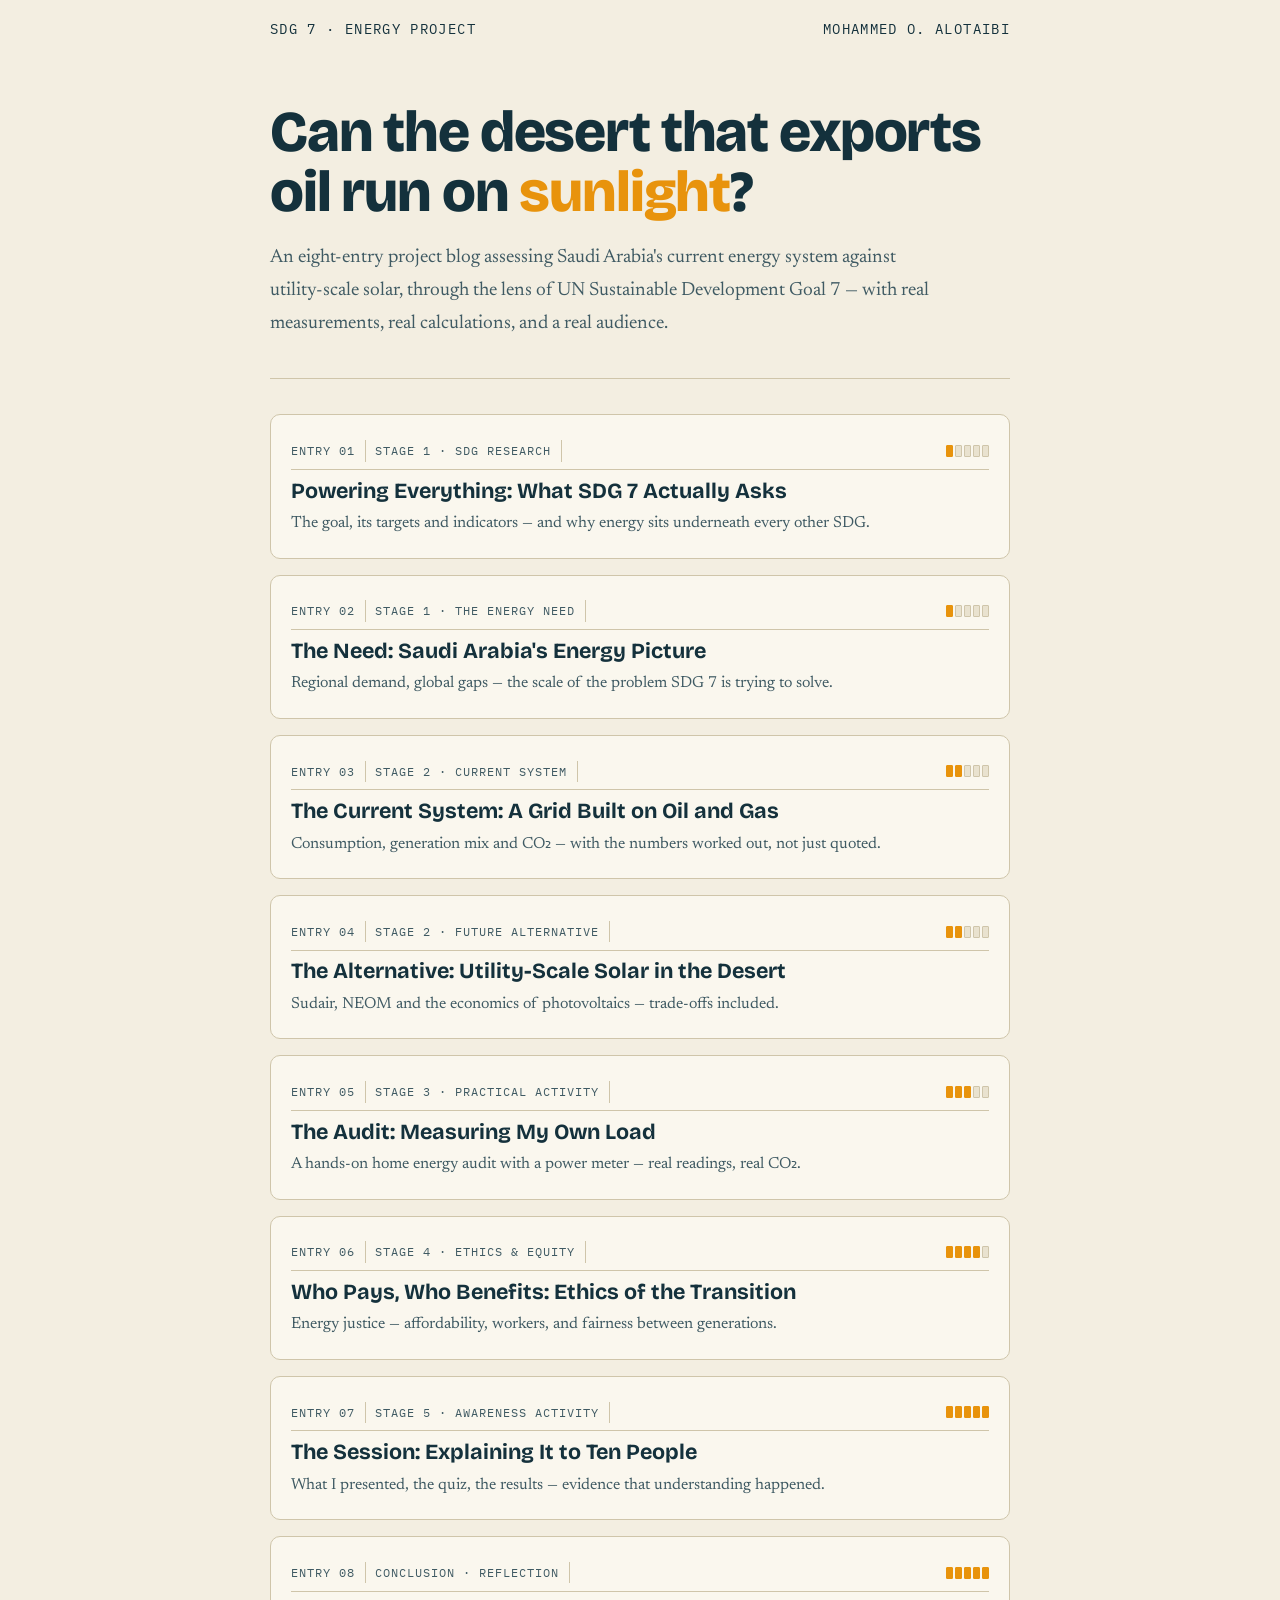
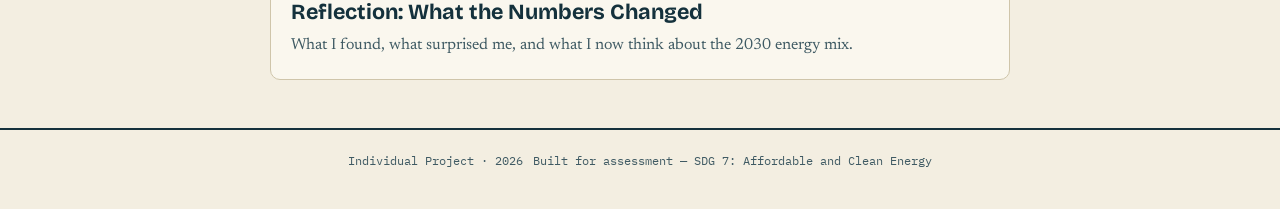
==== index.html @ 3e5421ce "Add files via upload" ====
<!DOCTYPE html>
<html lang="en">
<head>
<meta charset="UTF-8">
<meta name="viewport" content="width=device-width, initial-scale=1.0">
<title>SDG 7 Project — Affordable and Clean Energy</title>
<link rel="preconnect" href="https://fonts.googleapis.com">
<link href="https://fonts.googleapis.com/css2?family=Bricolage+Grotesque:wght@600;700;800&family=Newsreader:ital,opsz,wght@0,6..72,400;0,6..72,600;1,6..72,400&family=IBM+Plex+Mono:wght@400;600&display=swap" rel="stylesheet">
<link rel="stylesheet" href="assets/style.css">
</head>
<body>
<header class="site"><div class="wrap">
  <div class="brand">
    <a href="index.html">SDG&nbsp;7 · ENERGY PROJECT</a>
    <span>MOHAMMED O. ALOTAIBI</span>
  </div>
</div></header>
<main class="wrap">
<section class="hero">
  <h1>Can the desert that exports oil run on <em>sunlight</em>?</h1>
  <p class="lede">An eight-entry project blog assessing Saudi Arabia's current energy system against utility-scale solar, through the lens of UN Sustainable Development Goal 7 — with real measurements, real calculations, and a real audience.</p>
</section>
<section class="entries">
<div class="card">
  <div class="meter" style="border-top:none;">
    <span class="cell">ENTRY 01</span>
    <span class="cell">STAGE 1 · SDG RESEARCH</span>
    <span class="charge"><i class="on"></i><i class=""></i><i class=""></i><i class=""></i><i class=""></i></span>
  </div>
  <h2><a href="posts/entry-1.html">Powering Everything: What SDG 7 Actually Asks</a></h2>
  <p>The goal, its targets and indicators — and why energy sits underneath every other SDG.</p>
</div>
<div class="card">
  <div class="meter" style="border-top:none;">
    <span class="cell">ENTRY 02</span>
    <span class="cell">STAGE 1 · THE ENERGY NEED</span>
    <span class="charge"><i class="on"></i><i class=""></i><i class=""></i><i class=""></i><i class=""></i></span>
  </div>
  <h2><a href="posts/entry-2.html">The Need: Saudi Arabia's Energy Picture</a></h2>
  <p>Regional demand, global gaps — the scale of the problem SDG 7 is trying to solve.</p>
</div>
<div class="card">
  <div class="meter" style="border-top:none;">
    <span class="cell">ENTRY 03</span>
    <span class="cell">STAGE 2 · CURRENT SYSTEM</span>
    <span class="charge"><i class="on"></i><i class="on"></i><i class=""></i><i class=""></i><i class=""></i></span>
  </div>
  <h2><a href="posts/entry-3.html">The Current System: A Grid Built on Oil and Gas</a></h2>
  <p>Consumption, generation mix and CO₂ — with the numbers worked out, not just quoted.</p>
</div>
<div class="card">
  <div class="meter" style="border-top:none;">
    <span class="cell">ENTRY 04</span>
    <span class="cell">STAGE 2 · FUTURE ALTERNATIVE</span>
    <span class="charge"><i class="on"></i><i class="on"></i><i class=""></i><i class=""></i><i class=""></i></span>
  </div>
  <h2><a href="posts/entry-4.html">The Alternative: Utility-Scale Solar in the Desert</a></h2>
  <p>Sudair, NEOM and the economics of photovoltaics — trade-offs included.</p>
</div>
<div class="card">
  <div class="meter" style="border-top:none;">
    <span class="cell">ENTRY 05</span>
    <span class="cell">STAGE 3 · PRACTICAL ACTIVITY</span>
    <span class="charge"><i class="on"></i><i class="on"></i><i class="on"></i><i class=""></i><i class=""></i></span>
  </div>
  <h2><a href="posts/entry-5.html">The Audit: Measuring My Own Load</a></h2>
  <p>A hands-on home energy audit with a power meter — real readings, real CO₂.</p>
</div>
<div class="card">
  <div class="meter" style="border-top:none;">
    <span class="cell">ENTRY 06</span>
    <span class="cell">STAGE 4 · ETHICS & EQUITY</span>
    <span class="charge"><i class="on"></i><i class="on"></i><i class="on"></i><i class="on"></i><i class=""></i></span>
  </div>
  <h2><a href="posts/entry-6.html">Who Pays, Who Benefits: Ethics of the Transition</a></h2>
  <p>Energy justice — affordability, workers, and fairness between generations.</p>
</div>
<div class="card">
  <div class="meter" style="border-top:none;">
    <span class="cell">ENTRY 07</span>
    <span class="cell">STAGE 5 · AWARENESS ACTIVITY</span>
    <span class="charge"><i class="on"></i><i class="on"></i><i class="on"></i><i class="on"></i><i class="on"></i></span>
  </div>
  <h2><a href="posts/entry-7.html">The Session: Explaining It to Ten People</a></h2>
  <p>What I presented, the quiz, the results — evidence that understanding happened.</p>
</div>
<div class="card">
  <div class="meter" style="border-top:none;">
    <span class="cell">ENTRY 08</span>
    <span class="cell">CONCLUSION · REFLECTION</span>
    <span class="charge"><i class="on"></i><i class="on"></i><i class="on"></i><i class="on"></i><i class="on"></i></span>
  </div>
  <h2><a href="posts/entry-8.html">Reflection: What the Numbers Changed</a></h2>
  <p>What I found, what surprised me, and what I now think about the 2030 energy mix.</p>
</div>

</section>
</main>
<footer class="site"><div class="wrap" style="display:flex;justify-content:space-between;flex-wrap:wrap;gap:.6rem;">
  <span>Individual Project · 2026</span>
  <span>Built for assessment — SDG 7: Affordable and Clean Energy</span>
</div></footer>
</body>
</html>
---- assets/style.css ----
/* ---------------------------------------------------------
   SDG 7 Project Blog — "Meter Readout" design system
   Palette: desert sand / petrol ink / solar amber
--------------------------------------------------------- */
:root {
  --sand: #f3eee1;
  --sand-deep: #e9e2cf;
  --ink: #14313c;
  --ink-soft: #3f5a63;
  --solar: #e8930c;
  --solar-soft: #f7c46a;
  --alert: #b8452a;
  --line: #cfc5aa;
  --card: #faf7ee;
  --mono: "IBM Plex Mono", ui-monospace, monospace;
  --display: "Bricolage Grotesque", system-ui, sans-serif;
  --body: "Newsreader", Georgia, serif;
}

* { box-sizing: border-box; }
html { scroll-behavior: smooth; }
@media (prefers-reduced-motion: reduce) {
  html { scroll-behavior: auto; }
  * { animation: none !important; transition: none !important; }
}

body {
  margin: 0;
  background: var(--sand);
  color: var(--ink);
  font-family: var(--body);
  font-size: 1.1rem;
  line-height: 1.72;
}

a { color: var(--ink); text-decoration-color: var(--solar); text-decoration-thickness: 2px; text-underline-offset: 3px; }
a:hover { color: var(--alert); }
a:focus-visible, button:focus-visible { outline: 3px solid var(--solar); outline-offset: 2px; }

.wrap { max-width: 780px; margin: 0 auto; padding: 0 1.25rem; }

/* --- Meter strip (signature element) --- */
.meter {
  font-family: var(--mono);
  font-size: 0.78rem;
  letter-spacing: 0.08em;
  text-transform: uppercase;
  color: var(--ink-soft);
  display: flex;
  align-items: center;
  gap: 0.6rem;
  border-top: 2px solid var(--ink);
  border-bottom: 1px solid var(--line);
  padding: 0.45rem 0;
}
.meter .cell { padding-right: 0.6rem; border-right: 1px solid var(--line); }
.meter .cell:last-child { border-right: none; }
.meter .charge {
  display: inline-flex; gap: 2px; margin-left: auto;
}
.meter .charge i {
  width: 7px; height: 12px; background: var(--sand-deep);
  border: 1px solid var(--line); border-radius: 1px;
}
.meter .charge i.on { background: var(--solar); border-color: var(--solar); }

/* --- Site header --- */
header.site {
  padding: 1.1rem 0 0;
}
header.site .brand {
  font-family: var(--mono);
  font-size: 0.85rem;
  letter-spacing: 0.1em;
  text-transform: uppercase;
  display: flex; justify-content: space-between; align-items: baseline;
  padding-bottom: 0.7rem;
}
header.site .brand a { text-decoration: none; }

/* --- Hero --- */
.hero { padding: 3.2rem 0 2.4rem; border-bottom: 1px solid var(--line); }
.hero h1 {
  font-family: var(--display);
  font-weight: 800;
  font-size: clamp(2.2rem, 6vw, 3.6rem);
  line-height: 1.04;
  letter-spacing: -0.02em;
  margin: 0 0 1.1rem;
}
.hero h1 em { font-style: normal; color: var(--solar); }
.hero p.lede { font-size: 1.2rem; color: var(--ink-soft); max-width: 60ch; margin: 0; }

/* --- Entry cards --- */
.entries { padding: 2.2rem 0 3rem; display: grid; gap: 1rem; }
.card {
  background: var(--card);
  border: 1px solid var(--line);
  border-radius: 10px;
  padding: 1.1rem 1.25rem 1.25rem;
  transition: transform 0.15s ease, box-shadow 0.15s ease;
}
.card:hover { transform: translateY(-2px); box-shadow: 0 6px 18px rgba(20, 49, 60, 0.08); }
.card h2 { font-family: var(--display); font-weight: 700; font-size: 1.35rem; margin: 0.55rem 0 0.35rem; line-height: 1.2; }
.card h2 a { text-decoration: none; }
.card h2 a:hover { color: var(--alert); }
.card p { margin: 0; color: var(--ink-soft); font-size: 1rem; }

/* --- Post pages --- */
.post-head { padding: 2.4rem 0 1.4rem; }
.post-head h1 {
  font-family: var(--display); font-weight: 800;
  font-size: clamp(1.9rem, 5vw, 2.8rem);
  line-height: 1.08; letter-spacing: -0.02em; margin: 0.9rem 0 0.4rem;
}
.post-head .date { font-family: var(--mono); font-size: 0.8rem; color: var(--ink-soft); }

article.post { padding-bottom: 2.5rem; }
article.post h2 {
  font-family: var(--display); font-weight: 700; font-size: 1.45rem;
  margin: 2.2rem 0 0.6rem; letter-spacing: -0.01em;
}
article.post h3 { font-family: var(--display); font-weight: 600; font-size: 1.15rem; margin: 1.6rem 0 0.4rem; }

/* TODO note blocks — delete before publishing */
.todo {
  font-family: var(--mono); font-size: 0.85rem; line-height: 1.55;
  background: #fff6e3; border: 1px dashed var(--solar);
  border-radius: 8px; padding: 0.8rem 1rem; color: #7a5200;
  margin: 1rem 0;
}
.todo::before { content: "✎ TO DO — delete this box before publishing"; display: block; font-weight: 700; margin-bottom: 0.3rem; }

/* Figures & evidence */
figure { margin: 1.6rem 0; }
figure img { width: 100%; border-radius: 8px; border: 1px solid var(--line); display: block; }
figcaption { font-family: var(--mono); font-size: 0.78rem; color: var(--ink-soft); margin-top: 0.5rem; }

/* Data tables */
table { width: 100%; border-collapse: collapse; margin: 1.4rem 0; font-size: 0.95rem; }
th { font-family: var(--mono); font-size: 0.75rem; text-transform: uppercase; letter-spacing: 0.06em; text-align: left; border-bottom: 2px solid var(--ink); padding: 0.5rem 0.6rem; }
td { border-bottom: 1px solid var(--line); padding: 0.55rem 0.6rem; font-variant-numeric: tabular-nums; }
tr td:first-child, tr th:first-child { padding-left: 0; }

/* Callout for calculations */
.calc {
  background: var(--ink); color: var(--sand);
  border-radius: 10px; padding: 1rem 1.2rem; margin: 1.4rem 0;
  font-family: var(--mono); font-size: 0.9rem; line-height: 1.65;
  overflow-x: auto;
}
.calc .label { color: var(--solar-soft); text-transform: uppercase; letter-spacing: 0.08em; font-size: 0.72rem; display: block; margin-bottom: 0.4rem; }

/* References */
.refs { border-top: 2px solid var(--ink); margin-top: 2.5rem; padding-top: 1rem; }
.refs h2 { margin-top: 0.4rem; }
.refs ol { padding-left: 1.2rem; font-size: 0.95rem; color: var(--ink-soft); }

/* Prev / next nav */
.pager {
  display: flex; justify-content: space-between; gap: 1rem;
  border-top: 1px solid var(--line); padding: 1.4rem 0 3rem;
  font-family: var(--mono); font-size: 0.85rem;
}
.pager a { text-decoration: none; border: 1px solid var(--line); border-radius: 8px; padding: 0.6rem 0.9rem; background: var(--card); }
.pager a:hover { border-color: var(--solar); }

footer.site {
  border-top: 2px solid var(--ink);
  font-family: var(--mono); font-size: 0.78rem; color: var(--ink-soft);
  padding: 1.2rem 0 2.4rem; display: flex; justify-content: space-between; flex-wrap: wrap; gap: 0.6rem;
}

@media (max-width: 560px) {
  body { font-size: 1.03rem; }
  .meter { flex-wrap: wrap; }
}
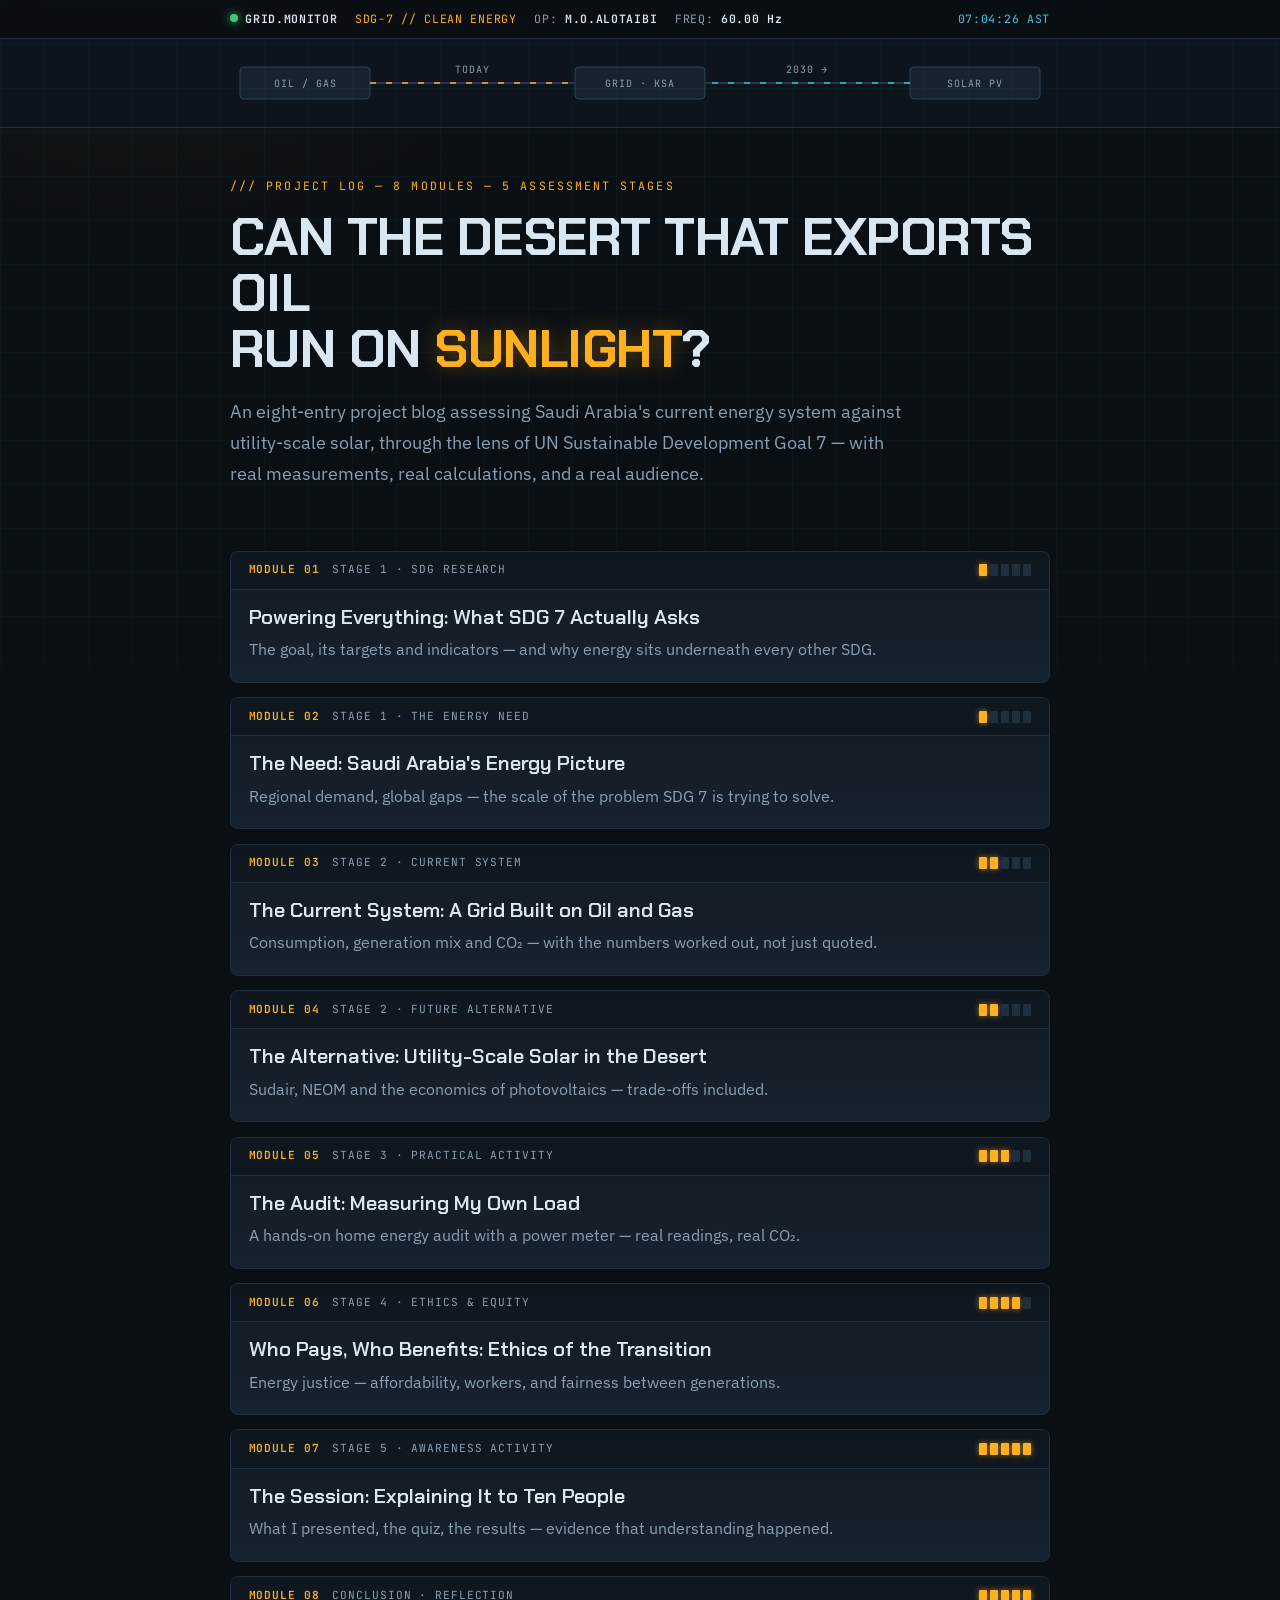
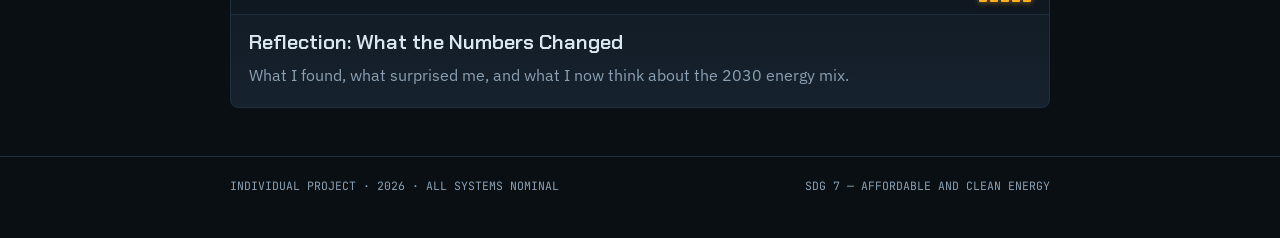
==== commit c311ea16: "Add files via upload" ====
--- a/index.html
+++ b/index.html
@@ -5,100 +5,138 @@
 <meta name="viewport" content="width=device-width, initial-scale=1.0">
 <title>SDG 7 Project — Affordable and Clean Energy</title>
 <link rel="preconnect" href="https://fonts.googleapis.com">
-<link href="https://fonts.googleapis.com/css2?family=Bricolage+Grotesque:wght@600;700;800&family=Newsreader:ital,opsz,wght@0,6..72,400;0,6..72,600;1,6..72,400&family=IBM+Plex+Mono:wght@400;600&display=swap" rel="stylesheet">
+<link href="https://fonts.googleapis.com/css2?family=Chakra+Petch:wght@600;700&family=IBM+Plex+Sans:ital,wght@0,400;0,600;1,400&family=JetBrains+Mono:wght@400;600&display=swap" rel="stylesheet">
 <link rel="stylesheet" href="assets/style.css">
 </head>
 <body>
-<header class="site"><div class="wrap">
-  <div class="brand">
-    <a href="index.html">SDG&nbsp;7 · ENERGY PROJECT</a>
-    <span>MOHAMMED O. ALOTAIBI</span>
-  </div>
-</div></header>
+<div class="statusbar"><div class="row">
+  <span><span class="led"></span><b>GRID.MONITOR</b></span>
+  <span class="sys">SDG-7 // CLEAN ENERGY</span>
+  <span>OP: <b>M.O.ALOTAIBI</b></span>
+  <span>FREQ: <b>60.00 Hz</b></span>
+  <span class="clock" id="clk">--:--:--</span>
+</div></div>
+<div class="flow"><svg viewBox="0 0 860 88" preserveAspectRatio="xMidYMid meet" aria-hidden="true">
+  <rect class="node" x="30"  y="28" width="130" height="32" rx="4"/>
+  <rect class="node" x="365" y="28" width="130" height="32" rx="4"/>
+  <rect class="node" x="700" y="28" width="130" height="32" rx="4"/>
+  <text x="95"  y="48" text-anchor="middle">OIL / GAS</text>
+  <text x="430" y="48" text-anchor="middle">GRID · KSA</text>
+  <text x="765" y="48" text-anchor="middle">SOLAR PV</text>
+  <path class="wire"    d="M160 44 H365"/>
+  <path class="current" d="M160 44 H365"/>
+  <path class="wire"        d="M700 44 H495"/>
+  <path class="current alt" d="M700 44 H495"/>
+  <text x="262" y="34" text-anchor="middle" fill="#b97f13">TODAY</text>
+  <text x="597" y="34" text-anchor="middle" fill="#3ec6de">2030 →</text>
+</svg></div>
+<header class="site"></header>
 <main class="wrap">
 <section class="hero">
-  <h1>Can the desert that exports oil run on <em>sunlight</em>?</h1>
+  <div class="eyebrow">/// PROJECT LOG — 8 MODULES — 5 ASSESSMENT STAGES</div>
+  <h1>Can the desert that exports oil<br>run on <span class="hl">sunlight</span>?</h1>
   <p class="lede">An eight-entry project blog assessing Saudi Arabia's current energy system against utility-scale solar, through the lens of UN Sustainable Development Goal 7 — with real measurements, real calculations, and a real audience.</p>
 </section>
 <section class="entries">
-<div class="card">
-  <div class="meter" style="border-top:none;">
-    <span class="cell">ENTRY 01</span>
-    <span class="cell">STAGE 1 · SDG RESEARCH</span>
+<div class="module">
+  <div class="head">
+    <span class="id">MODULE 01</span>
+    <span>STAGE 1 · SDG RESEARCH</span>
     <span class="charge"><i class="on"></i><i class=""></i><i class=""></i><i class=""></i><i class=""></i></span>
   </div>
-  <h2><a href="posts/entry-1.html">Powering Everything: What SDG 7 Actually Asks</a></h2>
-  <p>The goal, its targets and indicators — and why energy sits underneath every other SDG.</p>
+  <div class="body">
+    <h2><a href="posts/entry-1.html">Powering Everything: What SDG 7 Actually Asks</a></h2>
+    <p>The goal, its targets and indicators — and why energy sits underneath every other SDG.</p>
+  </div>
 </div>
-<div class="card">
-  <div class="meter" style="border-top:none;">
-    <span class="cell">ENTRY 02</span>
-    <span class="cell">STAGE 1 · THE ENERGY NEED</span>
+<div class="module">
+  <div class="head">
+    <span class="id">MODULE 02</span>
+    <span>STAGE 1 · THE ENERGY NEED</span>
     <span class="charge"><i class="on"></i><i class=""></i><i class=""></i><i class=""></i><i class=""></i></span>
   </div>
-  <h2><a href="posts/entry-2.html">The Need: Saudi Arabia's Energy Picture</a></h2>
-  <p>Regional demand, global gaps — the scale of the problem SDG 7 is trying to solve.</p>
+  <div class="body">
+    <h2><a href="posts/entry-2.html">The Need: Saudi Arabia's Energy Picture</a></h2>
+    <p>Regional demand, global gaps — the scale of the problem SDG 7 is trying to solve.</p>
+  </div>
 </div>
-<div class="card">
-  <div class="meter" style="border-top:none;">
-    <span class="cell">ENTRY 03</span>
-    <span class="cell">STAGE 2 · CURRENT SYSTEM</span>
+<div class="module">
+  <div class="head">
+    <span class="id">MODULE 03</span>
+    <span>STAGE 2 · CURRENT SYSTEM</span>
     <span class="charge"><i class="on"></i><i class="on"></i><i class=""></i><i class=""></i><i class=""></i></span>
   </div>
-  <h2><a href="posts/entry-3.html">The Current System: A Grid Built on Oil and Gas</a></h2>
-  <p>Consumption, generation mix and CO₂ — with the numbers worked out, not just quoted.</p>
+  <div class="body">
+    <h2><a href="posts/entry-3.html">The Current System: A Grid Built on Oil and Gas</a></h2>
+    <p>Consumption, generation mix and CO₂ — with the numbers worked out, not just quoted.</p>
+  </div>
 </div>
-<div class="card">
-  <div class="meter" style="border-top:none;">
-    <span class="cell">ENTRY 04</span>
-    <span class="cell">STAGE 2 · FUTURE ALTERNATIVE</span>
+<div class="module">
+  <div class="head">
+    <span class="id">MODULE 04</span>
+    <span>STAGE 2 · FUTURE ALTERNATIVE</span>
     <span class="charge"><i class="on"></i><i class="on"></i><i class=""></i><i class=""></i><i class=""></i></span>
   </div>
-  <h2><a href="posts/entry-4.html">The Alternative: Utility-Scale Solar in the Desert</a></h2>
-  <p>Sudair, NEOM and the economics of photovoltaics — trade-offs included.</p>
+  <div class="body">
+    <h2><a href="posts/entry-4.html">The Alternative: Utility-Scale Solar in the Desert</a></h2>
+    <p>Sudair, NEOM and the economics of photovoltaics — trade-offs included.</p>
+  </div>
 </div>
-<div class="card">
-  <div class="meter" style="border-top:none;">
-    <span class="cell">ENTRY 05</span>
-    <span class="cell">STAGE 3 · PRACTICAL ACTIVITY</span>
+<div class="module">
+  <div class="head">
+    <span class="id">MODULE 05</span>
+    <span>STAGE 3 · PRACTICAL ACTIVITY</span>
     <span class="charge"><i class="on"></i><i class="on"></i><i class="on"></i><i class=""></i><i class=""></i></span>
   </div>
-  <h2><a href="posts/entry-5.html">The Audit: Measuring My Own Load</a></h2>
-  <p>A hands-on home energy audit with a power meter — real readings, real CO₂.</p>
+  <div class="body">
+    <h2><a href="posts/entry-5.html">The Audit: Measuring My Own Load</a></h2>
+    <p>A hands-on home energy audit with a power meter — real readings, real CO₂.</p>
+  </div>
 </div>
-<div class="card">
-  <div class="meter" style="border-top:none;">
-    <span class="cell">ENTRY 06</span>
-    <span class="cell">STAGE 4 · ETHICS & EQUITY</span>
+<div class="module">
+  <div class="head">
+    <span class="id">MODULE 06</span>
+    <span>STAGE 4 · ETHICS & EQUITY</span>
     <span class="charge"><i class="on"></i><i class="on"></i><i class="on"></i><i class="on"></i><i class=""></i></span>
   </div>
-  <h2><a href="posts/entry-6.html">Who Pays, Who Benefits: Ethics of the Transition</a></h2>
-  <p>Energy justice — affordability, workers, and fairness between generations.</p>
+  <div class="body">
+    <h2><a href="posts/entry-6.html">Who Pays, Who Benefits: Ethics of the Transition</a></h2>
+    <p>Energy justice — affordability, workers, and fairness between generations.</p>
+  </div>
 </div>
-<div class="card">
-  <div class="meter" style="border-top:none;">
-    <span class="cell">ENTRY 07</span>
-    <span class="cell">STAGE 5 · AWARENESS ACTIVITY</span>
+<div class="module">
+  <div class="head">
+    <span class="id">MODULE 07</span>
+    <span>STAGE 5 · AWARENESS ACTIVITY</span>
     <span class="charge"><i class="on"></i><i class="on"></i><i class="on"></i><i class="on"></i><i class="on"></i></span>
   </div>
-  <h2><a href="posts/entry-7.html">The Session: Explaining It to Ten People</a></h2>
-  <p>What I presented, the quiz, the results — evidence that understanding happened.</p>
+  <div class="body">
+    <h2><a href="posts/entry-7.html">The Session: Explaining It to Ten People</a></h2>
+    <p>What I presented, the quiz, the results — evidence that understanding happened.</p>
+  </div>
 </div>
-<div class="card">
-  <div class="meter" style="border-top:none;">
-    <span class="cell">ENTRY 08</span>
-    <span class="cell">CONCLUSION · REFLECTION</span>
+<div class="module">
+  <div class="head">
+    <span class="id">MODULE 08</span>
+    <span>CONCLUSION · REFLECTION</span>
     <span class="charge"><i class="on"></i><i class="on"></i><i class="on"></i><i class="on"></i><i class="on"></i></span>
   </div>
-  <h2><a href="posts/entry-8.html">Reflection: What the Numbers Changed</a></h2>
-  <p>What I found, what surprised me, and what I now think about the 2030 energy mix.</p>
+  <div class="body">
+    <h2><a href="posts/entry-8.html">Reflection: What the Numbers Changed</a></h2>
+    <p>What I found, what surprised me, and what I now think about the 2030 energy mix.</p>
+  </div>
 </div>
 
 </section>
 </main>
-<footer class="site"><div class="wrap" style="display:flex;justify-content:space-between;flex-wrap:wrap;gap:.6rem;">
-  <span>Individual Project · 2026</span>
-  <span>Built for assessment — SDG 7: Affordable and Clean Energy</span>
+<footer class="site"><div class="wrap">
+  <span>INDIVIDUAL PROJECT · 2026 · ALL SYSTEMS NOMINAL</span>
+  <span>SDG 7 — AFFORDABLE AND CLEAN ENERGY</span>
 </div></footer>
+<script>
+(function(){var e=document.getElementById("clk");if(!e)return;
+function t(){e.textContent=new Date().toLocaleTimeString("en-GB",{hour12:false})+" AST"}
+t();setInterval(t,1000)})();
+</script>
 </body>
 </html>
--- a/assets/style.css
+++ b/assets/style.css
@@ -1,177 +1,242 @@
-/* ---------------------------------------------------------
-   SDG 7 Project Blog — "Meter Readout" design system
-   Palette: desert sand / petrol ink / solar amber
---------------------------------------------------------- */
+/* =========================================================
+   SDG 7 PROJECT — "GRID CONTROL ROOM" design system
+   The blog reads like an energy operator's console.
+   Palette: petrol-black / plasma amber / telemetry cyan
+   ========================================================= */
 :root {
-  --sand: #f3eee1;
-  --sand-deep: #e9e2cf;
-  --ink: #14313c;
-  --ink-soft: #3f5a63;
-  --solar: #e8930c;
-  --solar-soft: #f7c46a;
-  --alert: #b8452a;
-  --line: #cfc5aa;
-  --card: #faf7ee;
-  --mono: "IBM Plex Mono", ui-monospace, monospace;
-  --display: "Bricolage Grotesque", system-ui, sans-serif;
-  --body: "Newsreader", Georgia, serif;
+  --bg: #0a0f14;
+  --bg-2: #0d141c;
+  --panel: #111a24;
+  --panel-2: #16222e;
+  --edge: #1f2f3d;
+  --edge-hi: #2c4356;
+  --text: #dbe7f0;
+  --text-dim: #8aa0b2;
+  --amber: #ffb020;
+  --amber-dim: #b97f13;
+  --cyan: #3ec6de;
+  --green: #41c76d;
+  --red: #f2555a;
+  --mono: "JetBrains Mono", ui-monospace, monospace;
+  --sans: "IBM Plex Sans", system-ui, sans-serif;
+  --display: "Chakra Petch", var(--sans);
 }
 
 * { box-sizing: border-box; }
 html { scroll-behavior: smooth; }
-@media (prefers-reduced-motion: reduce) {
-  html { scroll-behavior: auto; }
-  * { animation: none !important; transition: none !important; }
-}
 
 body {
   margin: 0;
-  background: var(--sand);
-  color: var(--ink);
-  font-family: var(--body);
-  font-size: 1.1rem;
-  line-height: 1.72;
-}
-
-a { color: var(--ink); text-decoration-color: var(--solar); text-decoration-thickness: 2px; text-underline-offset: 3px; }
-a:hover { color: var(--alert); }
-a:focus-visible, button:focus-visible { outline: 3px solid var(--solar); outline-offset: 2px; }
-
-.wrap { max-width: 780px; margin: 0 auto; padding: 0 1.25rem; }
-
-/* --- Meter strip (signature element) --- */
-.meter {
-  font-family: var(--mono);
-  font-size: 0.78rem;
-  letter-spacing: 0.08em;
+  background:
+    radial-gradient(1100px 500px at 80% -10%, rgba(62,198,222,0.06), transparent 60%),
+    radial-gradient(900px 500px at 10% 0%, rgba(255,176,32,0.05), transparent 55%),
+    var(--bg);
+  color: var(--text);
+  font-family: var(--sans);
+  font-size: 1.05rem;
+  line-height: 1.75;
+}
+
+/* faint blueprint grid over the whole console */
+body::before {
+  content: "";
+  position: fixed; inset: 0; pointer-events: none; z-index: 0;
+  background-image:
+    linear-gradient(rgba(62,198,222,0.035) 1px, transparent 1px),
+    linear-gradient(90deg, rgba(62,198,222,0.035) 1px, transparent 1px);
+  background-size: 44px 44px;
+  mask-image: linear-gradient(#000 60%, transparent);
+}
+
+main, header, footer { position: relative; z-index: 1; }
+.wrap { max-width: 860px; margin: 0 auto; padding: 0 1.25rem; }
+
+a { color: var(--cyan); text-decoration: none; }
+a:hover { color: var(--amber); }
+a:focus-visible, button:focus-visible { outline: 2px solid var(--amber); outline-offset: 3px; }
+
+::selection { background: var(--amber); color: #0a0f14; }
+
+/* =================== STATUS BAR =================== */
+.statusbar {
+  position: sticky; top: 0; z-index: 10;
+  background: rgba(10,15,20,0.92);
+  backdrop-filter: blur(6px);
+  border-bottom: 1px solid var(--edge);
+  font-family: var(--mono); font-size: 0.72rem; letter-spacing: 0.06em;
+}
+.statusbar .row {
+  display: flex; align-items: center; gap: 1.1rem;
+  max-width: 860px; margin: 0 auto; padding: 0.55rem 1.25rem;
+  color: var(--text-dim); white-space: nowrap; overflow-x: auto;
+  scrollbar-width: none;
+}
+.statusbar .row::-webkit-scrollbar { display: none; }
+.statusbar b { color: var(--text); font-weight: 600; }
+.statusbar .sys { color: var(--amber); }
+.led {
+  display: inline-block; width: 8px; height: 8px; border-radius: 50%;
+  background: var(--green); box-shadow: 0 0 8px var(--green);
+  margin-right: 0.45rem; vertical-align: 1px;
+  animation: pulse 2.4s ease-in-out infinite;
+}
+@keyframes pulse { 50% { opacity: 0.45; } }
+.statusbar .clock { margin-left: auto; color: var(--cyan); }
+
+/* =================== POWER FLOW (signature) =================== */
+.flow {
+  border-bottom: 1px solid var(--edge);
+  background: var(--bg-2);
+  overflow: hidden;
+}
+.flow svg { display: block; width: 100%; height: 88px; max-width: 860px; margin: 0 auto; }
+.flow text { font-family: var(--mono); font-size: 10px; fill: var(--text-dim); letter-spacing: 0.1em; }
+.flow .node { fill: var(--panel-2); stroke: var(--edge-hi); }
+.flow .wire { fill: none; stroke: var(--edge-hi); stroke-width: 1.5; }
+.flow .current {
+  fill: none; stroke: var(--amber); stroke-width: 1.5;
+  stroke-dasharray: 6 10; animation: flowmove 1.6s linear infinite;
+}
+.flow .current.alt { stroke: var(--cyan); animation-duration: 2.4s; }
+@keyframes flowmove { to { stroke-dashoffset: -16; } }
+
+/* =================== HERO =================== */
+.hero { padding: 3rem 0 2.2rem; }
+.hero .eyebrow {
+  font-family: var(--mono); font-size: 0.72rem; letter-spacing: 0.18em;
+  color: var(--amber); text-transform: uppercase; margin-bottom: 0.9rem;
+}
+.hero h1 {
+  font-family: var(--display); font-weight: 700;
+  font-size: clamp(2rem, 5.6vw, 3.3rem);
+  line-height: 1.06; letter-spacing: -0.01em; margin: 0 0 1.1rem;
   text-transform: uppercase;
-  color: var(--ink-soft);
-  display: flex;
-  align-items: center;
-  gap: 0.6rem;
-  border-top: 2px solid var(--ink);
-  border-bottom: 1px solid var(--line);
-  padding: 0.45rem 0;
-}
-.meter .cell { padding-right: 0.6rem; border-right: 1px solid var(--line); }
-.meter .cell:last-child { border-right: none; }
-.meter .charge {
-  display: inline-flex; gap: 2px; margin-left: auto;
-}
-.meter .charge i {
-  width: 7px; height: 12px; background: var(--sand-deep);
-  border: 1px solid var(--line); border-radius: 1px;
-}
-.meter .charge i.on { background: var(--solar); border-color: var(--solar); }
-
-/* --- Site header --- */
-header.site {
-  padding: 1.1rem 0 0;
-}
-header.site .brand {
-  font-family: var(--mono);
-  font-size: 0.85rem;
-  letter-spacing: 0.1em;
-  text-transform: uppercase;
-  display: flex; justify-content: space-between; align-items: baseline;
-  padding-bottom: 0.7rem;
-}
-header.site .brand a { text-decoration: none; }
-
-/* --- Hero --- */
-.hero { padding: 3.2rem 0 2.4rem; border-bottom: 1px solid var(--line); }
-.hero h1 {
-  font-family: var(--display);
-  font-weight: 800;
-  font-size: clamp(2.2rem, 6vw, 3.6rem);
-  line-height: 1.04;
-  letter-spacing: -0.02em;
-  margin: 0 0 1.1rem;
-}
-.hero h1 em { font-style: normal; color: var(--solar); }
-.hero p.lede { font-size: 1.2rem; color: var(--ink-soft); max-width: 60ch; margin: 0; }
-
-/* --- Entry cards --- */
-.entries { padding: 2.2rem 0 3rem; display: grid; gap: 1rem; }
-.card {
-  background: var(--card);
-  border: 1px solid var(--line);
-  border-radius: 10px;
-  padding: 1.1rem 1.25rem 1.25rem;
-  transition: transform 0.15s ease, box-shadow 0.15s ease;
-}
-.card:hover { transform: translateY(-2px); box-shadow: 0 6px 18px rgba(20, 49, 60, 0.08); }
-.card h2 { font-family: var(--display); font-weight: 700; font-size: 1.35rem; margin: 0.55rem 0 0.35rem; line-height: 1.2; }
-.card h2 a { text-decoration: none; }
-.card h2 a:hover { color: var(--alert); }
-.card p { margin: 0; color: var(--ink-soft); font-size: 1rem; }
-
-/* --- Post pages --- */
-.post-head { padding: 2.4rem 0 1.4rem; }
+}
+.hero h1 .hl { color: var(--amber); text-shadow: 0 0 22px rgba(255,176,32,0.35); }
+.hero p.lede { color: var(--text-dim); font-size: 1.12rem; max-width: 62ch; margin: 0; }
+
+/* =================== MODULE CARDS =================== */
+.entries { padding: 1.6rem 0 3rem; display: grid; gap: 0.9rem; }
+.module {
+  background: linear-gradient(180deg, var(--panel), var(--panel-2));
+  border: 1px solid var(--edge);
+  border-radius: 8px;
+  padding: 0;
+  transition: border-color 0.15s ease, transform 0.15s ease;
+  overflow: hidden;
+}
+.module:hover { border-color: var(--amber-dim); transform: translateY(-2px); }
+.module .head {
+  display: flex; align-items: center; gap: 0.8rem; flex-wrap: wrap;
+  font-family: var(--mono); font-size: 0.7rem; letter-spacing: 0.08em;
+  color: var(--text-dim); text-transform: uppercase;
+  padding: 0.55rem 1.1rem;
+  border-bottom: 1px solid var(--edge);
+  background: rgba(10,15,20,0.35);
+}
+.module .head .id { color: var(--amber); font-weight: 600; }
+.module .body { padding: 0.95rem 1.1rem 1.15rem; }
+.module h2 { font-family: var(--display); font-size: 1.28rem; font-weight: 600; margin: 0 0 0.35rem; line-height: 1.25; }
+.module h2 a { color: var(--text); }
+.module h2 a:hover { color: var(--amber); }
+.module p { margin: 0; color: var(--text-dim); font-size: 0.97rem; }
+
+/* stage charge bars */
+.charge { display: inline-flex; gap: 3px; margin-left: auto; }
+.charge i { width: 8px; height: 12px; background: var(--edge); border-radius: 1px; }
+.charge i.on { background: var(--amber); box-shadow: 0 0 6px rgba(255,176,32,0.6); }
+
+/* =================== POST PAGES =================== */
+.post-head { padding: 2.4rem 0 1.2rem; }
+.post-head .meter {
+  display: flex; align-items: center; gap: 0.9rem; flex-wrap: wrap;
+  font-family: var(--mono); font-size: 0.72rem; letter-spacing: 0.08em;
+  text-transform: uppercase; color: var(--text-dim);
+  border: 1px solid var(--edge); border-radius: 8px;
+  background: var(--panel); padding: 0.55rem 1rem;
+}
+.post-head .meter .id { color: var(--amber); font-weight: 600; }
 .post-head h1 {
-  font-family: var(--display); font-weight: 800;
-  font-size: clamp(1.9rem, 5vw, 2.8rem);
-  line-height: 1.08; letter-spacing: -0.02em; margin: 0.9rem 0 0.4rem;
-}
-.post-head .date { font-family: var(--mono); font-size: 0.8rem; color: var(--ink-soft); }
-
-article.post { padding-bottom: 2.5rem; }
+  font-family: var(--display); font-weight: 700;
+  font-size: clamp(1.8rem, 5vw, 2.6rem);
+  line-height: 1.1; margin: 1.1rem 0 0.4rem; text-transform: uppercase;
+}
+.post-head .date { font-family: var(--mono); font-size: 0.75rem; color: var(--text-dim); }
+
+article.post { padding-bottom: 2.5rem; max-width: 70ch; }
 article.post h2 {
-  font-family: var(--display); font-weight: 700; font-size: 1.45rem;
-  margin: 2.2rem 0 0.6rem; letter-spacing: -0.01em;
-}
-article.post h3 { font-family: var(--display); font-weight: 600; font-size: 1.15rem; margin: 1.6rem 0 0.4rem; }
-
-/* TODO note blocks — delete before publishing */
+  font-family: var(--display); font-weight: 600; font-size: 1.4rem;
+  margin: 2.3rem 0 0.6rem; color: var(--text);
+  padding-left: 0.85rem; border-left: 3px solid var(--amber);
+}
+article.post h3 { font-family: var(--display); font-weight: 600; font-size: 1.12rem; margin: 1.6rem 0 0.4rem; }
+article.post p { color: var(--text); }
+
+/* TODO blocks — delete before publishing */
 .todo {
-  font-family: var(--mono); font-size: 0.85rem; line-height: 1.55;
-  background: #fff6e3; border: 1px dashed var(--solar);
-  border-radius: 8px; padding: 0.8rem 1rem; color: #7a5200;
+  font-family: var(--mono); font-size: 0.82rem; line-height: 1.6;
+  background: rgba(255,176,32,0.07);
+  border: 1px dashed var(--amber-dim);
+  border-radius: 8px; padding: 0.85rem 1rem; color: #e8c983;
   margin: 1rem 0;
 }
-.todo::before { content: "✎ TO DO — delete this box before publishing"; display: block; font-weight: 700; margin-bottom: 0.3rem; }
-
-/* Figures & evidence */
-figure { margin: 1.6rem 0; }
-figure img { width: 100%; border-radius: 8px; border: 1px solid var(--line); display: block; }
-figcaption { font-family: var(--mono); font-size: 0.78rem; color: var(--ink-soft); margin-top: 0.5rem; }
-
-/* Data tables */
-table { width: 100%; border-collapse: collapse; margin: 1.4rem 0; font-size: 0.95rem; }
-th { font-family: var(--mono); font-size: 0.75rem; text-transform: uppercase; letter-spacing: 0.06em; text-align: left; border-bottom: 2px solid var(--ink); padding: 0.5rem 0.6rem; }
-td { border-bottom: 1px solid var(--line); padding: 0.55rem 0.6rem; font-variant-numeric: tabular-nums; }
-tr td:first-child, tr th:first-child { padding-left: 0; }
-
-/* Callout for calculations */
+.todo::before {
+  content: "▲ TODO — delete this block before publishing";
+  display: block; font-weight: 700; color: var(--amber); margin-bottom: 0.35rem;
+}
+
+/* figures */
+figure { margin: 1.7rem 0; }
+figure img { width: 100%; border-radius: 8px; border: 1px solid var(--edge-hi); display: block; }
+figcaption { font-family: var(--mono); font-size: 0.74rem; color: var(--text-dim); margin-top: 0.55rem; }
+figcaption::before { content: "◉ "; color: var(--cyan); }
+
+/* data tables */
+table { width: 100%; border-collapse: collapse; margin: 1.4rem 0; font-size: 0.92rem; background: var(--panel); border: 1px solid var(--edge); border-radius: 8px; overflow: hidden; }
+th { font-family: var(--mono); font-size: 0.7rem; text-transform: uppercase; letter-spacing: 0.08em; text-align: left; color: var(--amber); background: rgba(10,15,20,0.5); border-bottom: 1px solid var(--edge-hi); padding: 0.6rem 0.8rem; }
+td { border-bottom: 1px solid var(--edge); padding: 0.6rem 0.8rem; font-variant-numeric: tabular-nums; color: var(--text); }
+tr:last-child td { border-bottom: none; }
+
+/* calculation console */
 .calc {
-  background: var(--ink); color: var(--sand);
-  border-radius: 10px; padding: 1rem 1.2rem; margin: 1.4rem 0;
-  font-family: var(--mono); font-size: 0.9rem; line-height: 1.65;
+  background: #060a0e; color: #cfe3ee;
+  border: 1px solid var(--edge-hi); border-radius: 8px;
+  padding: 1rem 1.2rem; margin: 1.5rem 0;
+  font-family: var(--mono); font-size: 0.88rem; line-height: 1.7;
   overflow-x: auto;
-}
-.calc .label { color: var(--solar-soft); text-transform: uppercase; letter-spacing: 0.08em; font-size: 0.72rem; display: block; margin-bottom: 0.4rem; }
-
-/* References */
-.refs { border-top: 2px solid var(--ink); margin-top: 2.5rem; padding-top: 1rem; }
-.refs h2 { margin-top: 0.4rem; }
-.refs ol { padding-left: 1.2rem; font-size: 0.95rem; color: var(--ink-soft); }
-
-/* Prev / next nav */
+  box-shadow: inset 0 0 40px rgba(62,198,222,0.04);
+}
+.calc .label { color: var(--cyan); text-transform: uppercase; letter-spacing: 0.12em; font-size: 0.68rem; display: block; margin-bottom: 0.5rem; }
+.calc .label::before { content: "$ "; color: var(--green); }
+
+/* references */
+.refs { border-top: 1px solid var(--edge-hi); margin-top: 2.6rem; padding-top: 0.6rem; }
+.refs ol { padding-left: 1.2rem; font-size: 0.92rem; color: var(--text-dim); }
+
+/* pager */
 .pager {
   display: flex; justify-content: space-between; gap: 1rem;
-  border-top: 1px solid var(--line); padding: 1.4rem 0 3rem;
-  font-family: var(--mono); font-size: 0.85rem;
-}
-.pager a { text-decoration: none; border: 1px solid var(--line); border-radius: 8px; padding: 0.6rem 0.9rem; background: var(--card); }
-.pager a:hover { border-color: var(--solar); }
+  border-top: 1px solid var(--edge); padding: 1.4rem 0 3rem;
+  font-family: var(--mono); font-size: 0.8rem;
+}
+.pager a {
+  border: 1px solid var(--edge-hi); border-radius: 6px;
+  padding: 0.6rem 1rem; background: var(--panel); color: var(--text);
+}
+.pager a:hover { border-color: var(--amber); color: var(--amber); }
 
 footer.site {
-  border-top: 2px solid var(--ink);
-  font-family: var(--mono); font-size: 0.78rem; color: var(--ink-soft);
-  padding: 1.2rem 0 2.4rem; display: flex; justify-content: space-between; flex-wrap: wrap; gap: 0.6rem;
-}
+  border-top: 1px solid var(--edge);
+  font-family: var(--mono); font-size: 0.72rem; color: var(--text-dim);
+  padding: 1.2rem 0 2.6rem;
+}
+footer.site .wrap { display: flex; justify-content: space-between; flex-wrap: wrap; gap: 0.6rem; }
 
 @media (max-width: 560px) {
-  body { font-size: 1.03rem; }
-  .meter { flex-wrap: wrap; }
-}
+  body { font-size: 1rem; }
+  .flow svg { height: 72px; }
+}
+@media (prefers-reduced-motion: reduce) {
+  * { animation: none !important; transition: none !important; }
+  html { scroll-behavior: auto; }
+}
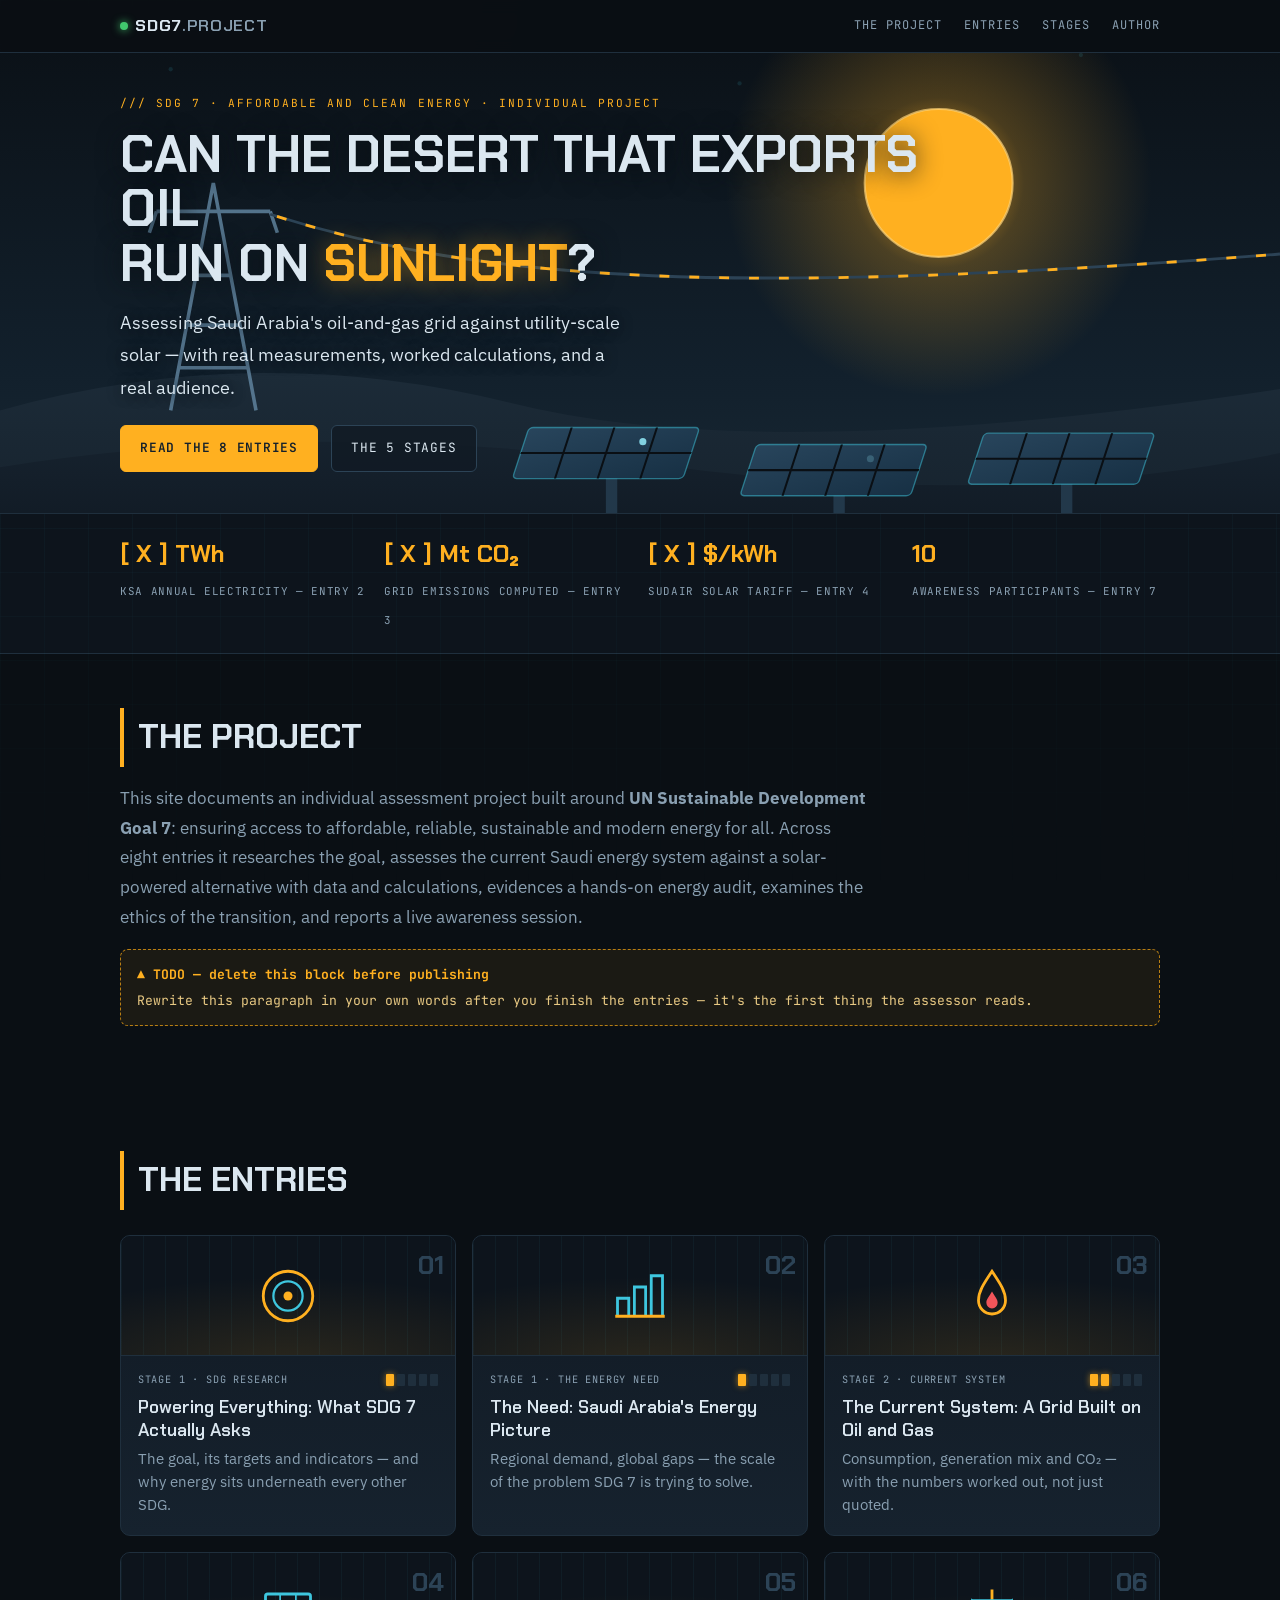
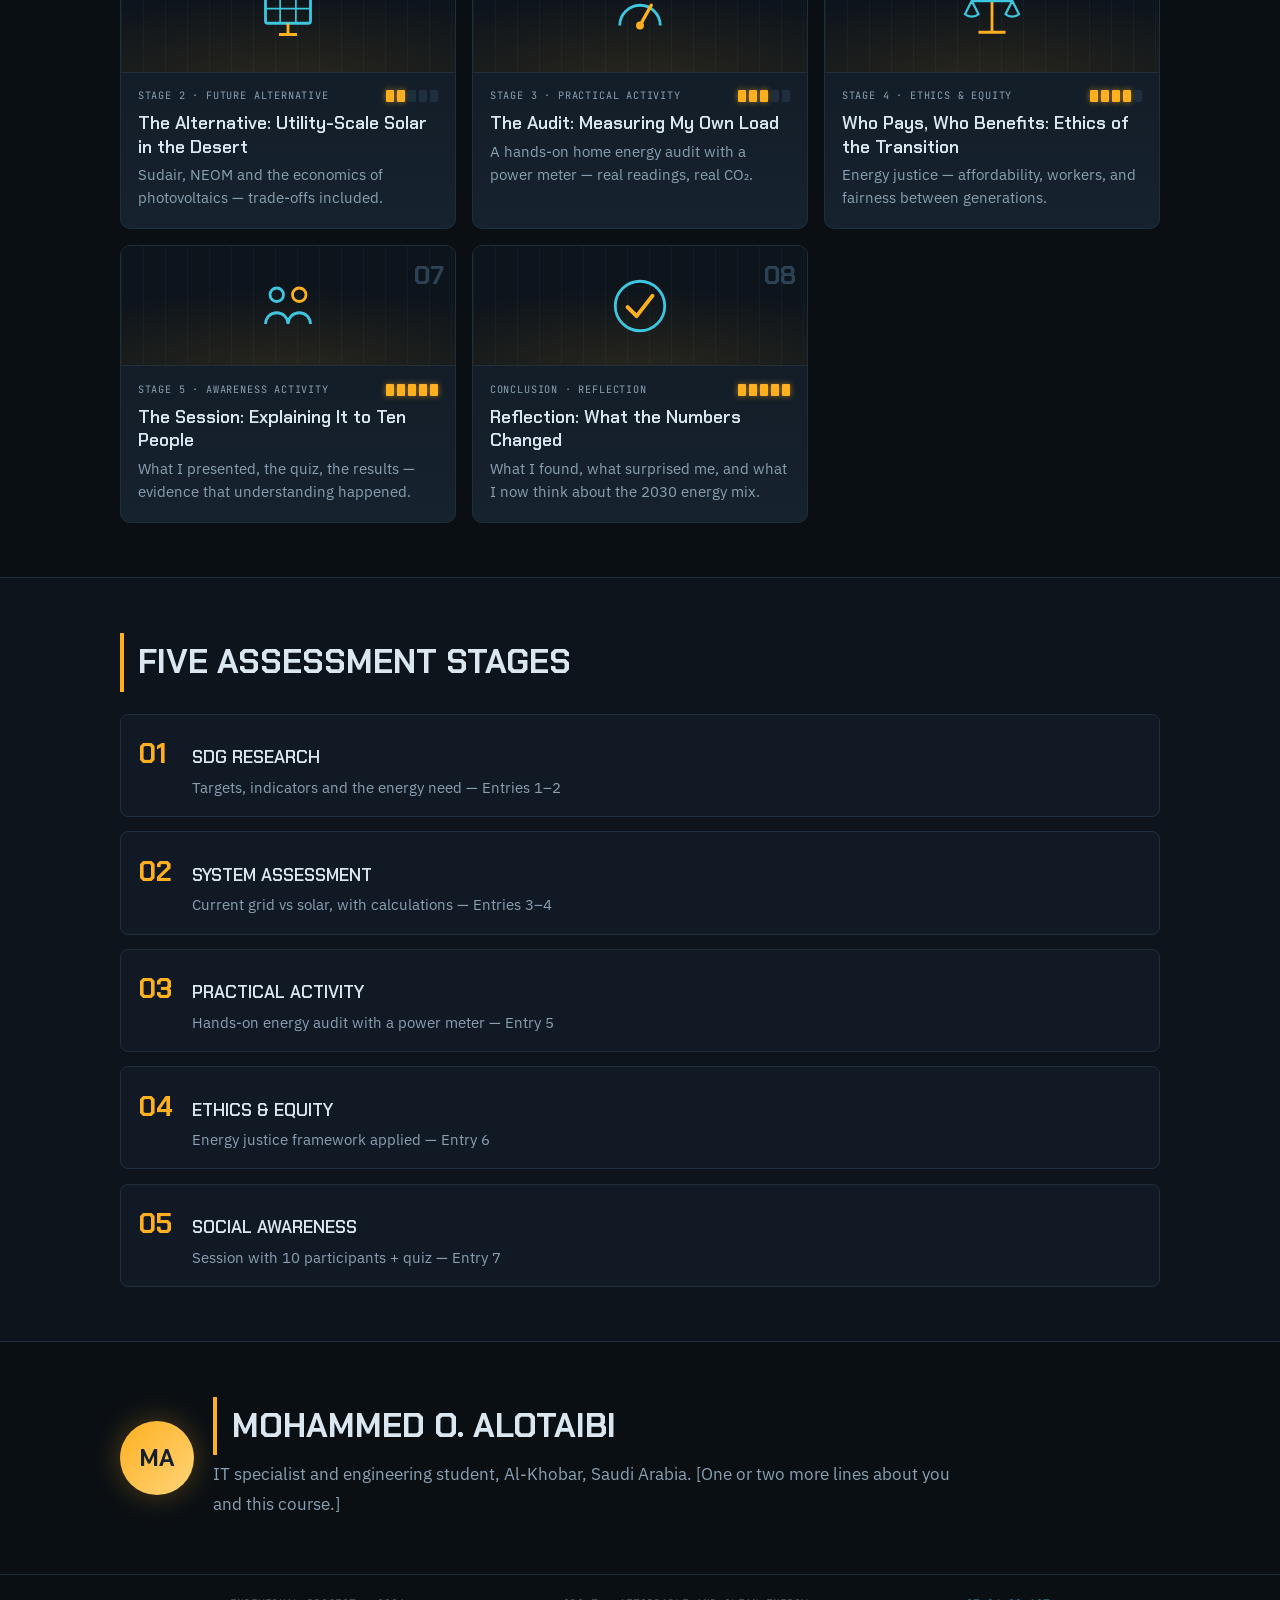
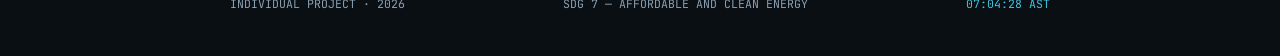
==== commit 0b74f470: "Add files via upload" ====
--- a/index.html
+++ b/index.html
@@ -9,129 +9,143 @@
 <link rel="stylesheet" href="assets/style.css">
 </head>
 <body>
-<div class="statusbar"><div class="row">
-  <span><span class="led"></span><b>GRID.MONITOR</b></span>
-  <span class="sys">SDG-7 // CLEAN ENERGY</span>
-  <span>OP: <b>M.O.ALOTAIBI</b></span>
-  <span>FREQ: <b>60.00 Hz</b></span>
-  <span class="clock" id="clk">--:--:--</span>
-</div></div>
-<div class="flow"><svg viewBox="0 0 860 88" preserveAspectRatio="xMidYMid meet" aria-hidden="true">
-  <rect class="node" x="30"  y="28" width="130" height="32" rx="4"/>
-  <rect class="node" x="365" y="28" width="130" height="32" rx="4"/>
-  <rect class="node" x="700" y="28" width="130" height="32" rx="4"/>
-  <text x="95"  y="48" text-anchor="middle">OIL / GAS</text>
-  <text x="430" y="48" text-anchor="middle">GRID · KSA</text>
-  <text x="765" y="48" text-anchor="middle">SOLAR PV</text>
-  <path class="wire"    d="M160 44 H365"/>
-  <path class="current" d="M160 44 H365"/>
-  <path class="wire"        d="M700 44 H495"/>
-  <path class="current alt" d="M700 44 H495"/>
-  <text x="262" y="34" text-anchor="middle" fill="#b97f13">TODAY</text>
-  <text x="597" y="34" text-anchor="middle" fill="#3ec6de">2030 →</text>
-</svg></div>
-<header class="site"></header>
-<main class="wrap">
-<section class="hero">
-  <div class="eyebrow">/// PROJECT LOG — 8 MODULES — 5 ASSESSMENT STAGES</div>
-  <h1>Can the desert that exports oil<br>run on <span class="hl">sunlight</span>?</h1>
-  <p class="lede">An eight-entry project blog assessing Saudi Arabia's current energy system against utility-scale solar, through the lens of UN Sustainable Development Goal 7 — with real measurements, real calculations, and a real audience.</p>
+<nav class="topnav"><div class="wrap">
+  <a class="logo" href="index.html"><span class="led"></span>SDG7<span class="dim">.PROJECT</span></a>
+  <div class="links">
+    <a href="index.html#project">The Project</a>
+    <a href="index.html#entries">Entries</a>
+    <a href="index.html#stages">Stages</a>
+    <a href="index.html#author">Author</a>
+  </div>
+</div></nav>
+<section class="hero-site">
+  <div class="hero-art"><img src="assets/hero.svg" alt="Desert landscape with solar panels and a transmission tower under an amber sun"></div>
+  <div class="wrap hero-copy">
+    <div class="eyebrow">/// SDG 7 · AFFORDABLE AND CLEAN ENERGY · INDIVIDUAL PROJECT</div>
+    <h1>Can the desert that exports oil<br>run on <span class="hl">sunlight</span>?</h1>
+    <p class="lede">Assessing Saudi Arabia's oil-and-gas grid against utility-scale solar — with real measurements, worked calculations, and a real audience.</p>
+    <div class="cta-row">
+      <a class="btn btn-solar" href="#entries">Read the 8 entries</a>
+      <a class="btn" href="#stages">The 5 stages</a>
+    </div>
+  </div>
 </section>
-<section class="entries">
-<div class="module">
-  <div class="head">
-    <span class="id">MODULE 01</span>
-    <span>STAGE 1 · SDG RESEARCH</span>
-    <span class="charge"><i class="on"></i><i class=""></i><i class=""></i><i class=""></i><i class=""></i></span>
-  </div>
-  <div class="body">
-    <h2><a href="posts/entry-1.html">Powering Everything: What SDG 7 Actually Asks</a></h2>
+
+<section class="stats"><div class="wrap stats-in">
+  <div class="stat"><b>[ X ] TWh</b><span>KSA annual electricity — Entry 2</span></div>
+  <div class="stat"><b>[ X ] Mt CO₂</b><span>Grid emissions computed — Entry 3</span></div>
+  <div class="stat"><b>[ X ] $/kWh</b><span>Sudair solar tariff — Entry 4</span></div>
+  <div class="stat"><b>10</b><span>Awareness participants — Entry 7</span></div>
+</div></section>
+
+<section id="project" class="section"><div class="wrap">
+  <h2 class="sec-title">The Project</h2>
+  <p class="sec-lede">This site documents an individual assessment project built around <b>UN Sustainable Development Goal 7</b>: ensuring access to affordable, reliable, sustainable and modern energy for all. Across eight entries it researches the goal, assesses the current Saudi energy system against a solar-powered alternative with data and calculations, evidences a hands-on energy audit, examines the ethics of the transition, and reports a live awareness session.</p>
+  <div class="todo">Rewrite this paragraph in your own words after you finish the entries — it's the first thing the assessor reads.</div>
+</div></section>
+
+<section id="entries" class="section"><div class="wrap">
+  <h2 class="sec-title">The Entries</h2>
+  <div class="grid">
+<a class="tile" href="posts/entry-1.html">
+  <div class="tile-visual"><svg viewBox="0 0 64 64" width="72" height="72" aria-hidden="true"><circle cx="32" cy="32" r="22" fill="none" stroke="#ffb020" stroke-width="2.5"/><circle cx="32" cy="32" r="13" fill="none" stroke="#3ec6de" stroke-width="2"/><circle cx="32" cy="32" r="4" fill="#ffb020"/></svg><span class="tile-id">01</span></div>
+  <div class="tile-body">
+    <div class="tile-meta">STAGE 1 · SDG RESEARCH <span class="charge"><i class="on"></i><i class=""></i><i class=""></i><i class=""></i><i class=""></i></span></div>
+    <h3>Powering Everything: What SDG 7 Actually Asks</h3>
     <p>The goal, its targets and indicators — and why energy sits underneath every other SDG.</p>
   </div>
-</div>
-<div class="module">
-  <div class="head">
-    <span class="id">MODULE 02</span>
-    <span>STAGE 1 · THE ENERGY NEED</span>
-    <span class="charge"><i class="on"></i><i class=""></i><i class=""></i><i class=""></i><i class=""></i></span>
-  </div>
-  <div class="body">
-    <h2><a href="posts/entry-2.html">The Need: Saudi Arabia's Energy Picture</a></h2>
+</a>
+<a class="tile" href="posts/entry-2.html">
+  <div class="tile-visual"><svg viewBox="0 0 64 64" width="72" height="72" aria-hidden="true"><path d="M12 50 V34 H22 V50 M27 50 V24 H37 V50 M42 50 V14 H52 V50" fill="none" stroke="#3ec6de" stroke-width="2.5"/><path d="M10 50 H54" stroke="#ffb020" stroke-width="2.5"/></svg><span class="tile-id">02</span></div>
+  <div class="tile-body">
+    <div class="tile-meta">STAGE 1 · THE ENERGY NEED <span class="charge"><i class="on"></i><i class=""></i><i class=""></i><i class=""></i><i class=""></i></span></div>
+    <h3>The Need: Saudi Arabia's Energy Picture</h3>
     <p>Regional demand, global gaps — the scale of the problem SDG 7 is trying to solve.</p>
   </div>
-</div>
-<div class="module">
-  <div class="head">
-    <span class="id">MODULE 03</span>
-    <span>STAGE 2 · CURRENT SYSTEM</span>
-    <span class="charge"><i class="on"></i><i class="on"></i><i class=""></i><i class=""></i><i class=""></i></span>
-  </div>
-  <div class="body">
-    <h2><a href="posts/entry-3.html">The Current System: A Grid Built on Oil and Gas</a></h2>
+</a>
+<a class="tile" href="posts/entry-3.html">
+  <div class="tile-visual"><svg viewBox="0 0 64 64" width="72" height="72" aria-hidden="true"><path d="M32 10 C24 22 20 28 20 36 a12 12 0 0 0 24 0 c0-8-4-14-12-26z" fill="none" stroke="#ffb020" stroke-width="2.5"/><path d="M32 28 c-3 5-5 7-5 10 a5 5 0 0 0 10 0 c0-3-2-5-5-10z" fill="#f2555a"/></svg><span class="tile-id">03</span></div>
+  <div class="tile-body">
+    <div class="tile-meta">STAGE 2 · CURRENT SYSTEM <span class="charge"><i class="on"></i><i class="on"></i><i class=""></i><i class=""></i><i class=""></i></span></div>
+    <h3>The Current System: A Grid Built on Oil and Gas</h3>
     <p>Consumption, generation mix and CO₂ — with the numbers worked out, not just quoted.</p>
   </div>
-</div>
-<div class="module">
-  <div class="head">
-    <span class="id">MODULE 04</span>
-    <span>STAGE 2 · FUTURE ALTERNATIVE</span>
-    <span class="charge"><i class="on"></i><i class="on"></i><i class=""></i><i class=""></i><i class=""></i></span>
-  </div>
-  <div class="body">
-    <h2><a href="posts/entry-4.html">The Alternative: Utility-Scale Solar in the Desert</a></h2>
+</a>
+<a class="tile" href="posts/entry-4.html">
+  <div class="tile-visual"><svg viewBox="0 0 64 64" width="72" height="72" aria-hidden="true"><rect x="12" y="16" width="40" height="26" rx="2" fill="none" stroke="#3ec6de" stroke-width="2.5"/><path d="M12 29 H52 M25 16 V42 M39 16 V42" stroke="#3ec6de" stroke-width="1.5"/><path d="M32 42 V52 M24 52 H40" stroke="#ffb020" stroke-width="2.5"/></svg><span class="tile-id">04</span></div>
+  <div class="tile-body">
+    <div class="tile-meta">STAGE 2 · FUTURE ALTERNATIVE <span class="charge"><i class="on"></i><i class="on"></i><i class=""></i><i class=""></i><i class=""></i></span></div>
+    <h3>The Alternative: Utility-Scale Solar in the Desert</h3>
     <p>Sudair, NEOM and the economics of photovoltaics — trade-offs included.</p>
   </div>
-</div>
-<div class="module">
-  <div class="head">
-    <span class="id">MODULE 05</span>
-    <span>STAGE 3 · PRACTICAL ACTIVITY</span>
-    <span class="charge"><i class="on"></i><i class="on"></i><i class="on"></i><i class=""></i><i class=""></i></span>
-  </div>
-  <div class="body">
-    <h2><a href="posts/entry-5.html">The Audit: Measuring My Own Load</a></h2>
+</a>
+<a class="tile" href="posts/entry-5.html">
+  <div class="tile-visual"><svg viewBox="0 0 64 64" width="72" height="72" aria-hidden="true"><path d="M14 44 a18 18 0 1 1 36 0" fill="none" stroke="#3ec6de" stroke-width="2.5"/><path d="M32 44 L42 26" stroke="#ffb020" stroke-width="3" stroke-linecap="round"/><circle cx="32" cy="44" r="3.5" fill="#ffb020"/></svg><span class="tile-id">05</span></div>
+  <div class="tile-body">
+    <div class="tile-meta">STAGE 3 · PRACTICAL ACTIVITY <span class="charge"><i class="on"></i><i class="on"></i><i class="on"></i><i class=""></i><i class=""></i></span></div>
+    <h3>The Audit: Measuring My Own Load</h3>
     <p>A hands-on home energy audit with a power meter — real readings, real CO₂.</p>
   </div>
-</div>
-<div class="module">
-  <div class="head">
-    <span class="id">MODULE 06</span>
-    <span>STAGE 4 · ETHICS & EQUITY</span>
-    <span class="charge"><i class="on"></i><i class="on"></i><i class="on"></i><i class="on"></i><i class=""></i></span>
-  </div>
-  <div class="body">
-    <h2><a href="posts/entry-6.html">Who Pays, Who Benefits: Ethics of the Transition</a></h2>
+</a>
+<a class="tile" href="posts/entry-6.html">
+  <div class="tile-visual"><svg viewBox="0 0 64 64" width="72" height="72" aria-hidden="true"><path d="M32 12 V50 M20 50 H44" stroke="#ffb020" stroke-width="2.5"/><path d="M14 22 H50" stroke="#3ec6de" stroke-width="2.5"/><path d="M14 22 l-6 12 a8 6 0 0 0 12 0 z M50 22 l-6 12 a8 6 0 0 0 12 0 z" fill="none" stroke="#3ec6de" stroke-width="2"/></svg><span class="tile-id">06</span></div>
+  <div class="tile-body">
+    <div class="tile-meta">STAGE 4 · ETHICS & EQUITY <span class="charge"><i class="on"></i><i class="on"></i><i class="on"></i><i class="on"></i><i class=""></i></span></div>
+    <h3>Who Pays, Who Benefits: Ethics of the Transition</h3>
     <p>Energy justice — affordability, workers, and fairness between generations.</p>
   </div>
-</div>
-<div class="module">
-  <div class="head">
-    <span class="id">MODULE 07</span>
-    <span>STAGE 5 · AWARENESS ACTIVITY</span>
-    <span class="charge"><i class="on"></i><i class="on"></i><i class="on"></i><i class="on"></i><i class="on"></i></span>
-  </div>
-  <div class="body">
-    <h2><a href="posts/entry-7.html">The Session: Explaining It to Ten People</a></h2>
+</a>
+<a class="tile" href="posts/entry-7.html">
+  <div class="tile-visual"><svg viewBox="0 0 64 64" width="72" height="72" aria-hidden="true"><circle cx="22" cy="22" r="6" fill="none" stroke="#3ec6de" stroke-width="2.5"/><circle cx="42" cy="22" r="6" fill="none" stroke="#ffb020" stroke-width="2.5"/><path d="M12 48 a10 10 0 0 1 20 0 M32 48 a10 10 0 0 1 20 0" fill="none" stroke="#3ec6de" stroke-width="2.5"/></svg><span class="tile-id">07</span></div>
+  <div class="tile-body">
+    <div class="tile-meta">STAGE 5 · AWARENESS ACTIVITY <span class="charge"><i class="on"></i><i class="on"></i><i class="on"></i><i class="on"></i><i class="on"></i></span></div>
+    <h3>The Session: Explaining It to Ten People</h3>
     <p>What I presented, the quiz, the results — evidence that understanding happened.</p>
   </div>
-</div>
-<div class="module">
-  <div class="head">
-    <span class="id">MODULE 08</span>
-    <span>CONCLUSION · REFLECTION</span>
-    <span class="charge"><i class="on"></i><i class="on"></i><i class="on"></i><i class="on"></i><i class="on"></i></span>
-  </div>
-  <div class="body">
-    <h2><a href="posts/entry-8.html">Reflection: What the Numbers Changed</a></h2>
+</a>
+<a class="tile" href="posts/entry-8.html">
+  <div class="tile-visual"><svg viewBox="0 0 64 64" width="72" height="72" aria-hidden="true"><circle cx="32" cy="32" r="22" fill="none" stroke="#3ec6de" stroke-width="2.5"/><path d="M21 33 l8 8 14-18" fill="none" stroke="#ffb020" stroke-width="3.5" stroke-linecap="round" stroke-linejoin="round"/></svg><span class="tile-id">08</span></div>
+  <div class="tile-body">
+    <div class="tile-meta">CONCLUSION · REFLECTION <span class="charge"><i class="on"></i><i class="on"></i><i class="on"></i><i class="on"></i><i class="on"></i></span></div>
+    <h3>Reflection: What the Numbers Changed</h3>
     <p>What I found, what surprised me, and what I now think about the 2030 energy mix.</p>
   </div>
-</div>
+</a>
 
-</section>
-</main>
+  </div>
+</div></section>
+
+<section id="stages" class="section alt"><div class="wrap">
+  <h2 class="sec-title">Five Assessment Stages</h2>
+  <div class="stages"><div class="stage">
+  <div class="stage-n">01</div>
+  <div><h3>SDG Research</h3><p>Targets, indicators and the energy need — Entries 1–2</p></div>
+</div><div class="stage">
+  <div class="stage-n">02</div>
+  <div><h3>System Assessment</h3><p>Current grid vs solar, with calculations — Entries 3–4</p></div>
+</div><div class="stage">
+  <div class="stage-n">03</div>
+  <div><h3>Practical Activity</h3><p>Hands-on energy audit with a power meter — Entry 5</p></div>
+</div><div class="stage">
+  <div class="stage-n">04</div>
+  <div><h3>Ethics & Equity</h3><p>Energy justice framework applied — Entry 6</p></div>
+</div><div class="stage">
+  <div class="stage-n">05</div>
+  <div><h3>Social Awareness</h3><p>Session with 10 participants + quiz — Entry 7</p></div>
+</div></div>
+</div></section>
+
+<section id="author" class="section"><div class="wrap author-in">
+  <div class="author-badge">MA</div>
+  <div>
+    <h2 class="sec-title" style="margin-bottom:.3rem;">Mohammed O. Alotaibi</h2>
+    <p class="sec-lede" style="margin:0;">IT specialist and engineering student, Al-Khobar, Saudi Arabia. [One or two more lines about you and this course.]</p>
+  </div>
+</div></section>
 <footer class="site"><div class="wrap">
-  <span>INDIVIDUAL PROJECT · 2026 · ALL SYSTEMS NOMINAL</span>
+  <span>INDIVIDUAL PROJECT · 2026</span>
   <span>SDG 7 — AFFORDABLE AND CLEAN ENERGY</span>
+  <span class="clock" id="clk">--:--:--</span>
 </div></footer>
 <script>
 (function(){var e=document.getElementById("clk");if(!e)return;
--- a/assets/style.css
+++ b/assets/style.css
@@ -240,3 +240,106 @@
   * { animation: none !important; transition: none !important; }
   html { scroll-behavior: auto; }
 }
+
+/* =========================================================
+   WEBSITE LAYOUT — nav, hero art, stats, tiles, stages
+   ========================================================= */
+.topnav {
+  position: sticky; top: 0; z-index: 20;
+  background: rgba(10,15,20,0.92); backdrop-filter: blur(8px);
+  border-bottom: 1px solid var(--edge);
+}
+.topnav .wrap { display: flex; align-items: center; justify-content: space-between; padding-top: .7rem; padding-bottom: .7rem; max-width: 1080px; }
+.topnav .logo { font-family: var(--display); font-weight: 700; font-size: 1.05rem; color: var(--text); letter-spacing: .04em; }
+.topnav .logo .dim { color: var(--text-dim); font-weight: 600; }
+.topnav .links { display: flex; gap: 1.4rem; font-family: var(--mono); font-size: .75rem; text-transform: uppercase; letter-spacing: .08em; }
+.topnav .links a { color: var(--text-dim); }
+.topnav .links a:hover { color: var(--amber); }
+
+/* hero */
+.hero-site { position: relative; border-bottom: 1px solid var(--edge); overflow: hidden; }
+.hero-art img { display: block; width: 100%; height: clamp(300px, 48vw, 460px); object-fit: cover; }
+.hero-copy { position: absolute; inset: 0; max-width: 1080px; margin: 0 auto; display: flex; flex-direction: column; justify-content: center; padding: 0 1.25rem; }
+.hero-copy .eyebrow { font-family: var(--mono); font-size: .7rem; letter-spacing: .18em; color: var(--amber); margin-bottom: .9rem; }
+.hero-copy h1 { font-family: var(--display); font-weight: 700; font-size: clamp(1.7rem, 4.6vw, 3.2rem); line-height: 1.07; margin: 0 0 .9rem; text-transform: uppercase; text-shadow: 0 2px 24px rgba(10,15,20,.9); max-width: 16em; }
+.hero-copy .hl { color: var(--amber); text-shadow: 0 0 24px rgba(255,176,32,.45); }
+.hero-copy .lede { color: var(--text); font-size: clamp(.95rem, 1.6vw, 1.15rem); max-width: 46ch; margin: 0 0 1.4rem; text-shadow: 0 1px 14px rgba(10,15,20,.95); }
+.cta-row { display: flex; gap: .8rem; flex-wrap: wrap; }
+.btn { font-family: var(--mono); font-size: .8rem; letter-spacing: .06em; text-transform: uppercase; padding: .7rem 1.2rem; border-radius: 6px; border: 1px solid var(--edge-hi); background: rgba(17,26,36,.8); color: var(--text); }
+.btn:hover { border-color: var(--amber); color: var(--amber); }
+.btn-solar { background: var(--amber); border-color: var(--amber); color: #14202b; font-weight: 600; }
+.btn-solar:hover { background: #ffc14a; color: #14202b; }
+
+/* stats band */
+.stats { border-bottom: 1px solid var(--edge); background: var(--bg-2); }
+.stats-in { max-width: 1080px; display: grid; grid-template-columns: repeat(4, 1fr); gap: 1rem; padding: 1.2rem 1.25rem; }
+.stat b { display: block; font-family: var(--display); font-size: 1.5rem; color: var(--amber); }
+.stat span { font-family: var(--mono); font-size: .68rem; color: var(--text-dim); text-transform: uppercase; letter-spacing: .06em; }
+
+/* sections */
+.section { padding: 3.4rem 0; }
+.section.alt { background: var(--bg-2); border-top: 1px solid var(--edge); border-bottom: 1px solid var(--edge); }
+.section .wrap { max-width: 1080px; }
+.sec-title { font-family: var(--display); font-weight: 700; font-size: clamp(1.5rem, 3vw, 2.1rem); text-transform: uppercase; margin: 0 0 1rem; padding-left: .9rem; border-left: 4px solid var(--amber); }
+.sec-lede { color: var(--text-dim); max-width: 75ch; font-size: 1.06rem; }
+
+/* entry tiles */
+.grid { display: grid; grid-template-columns: repeat(auto-fill, minmax(300px, 1fr)); gap: 1rem; margin-top: 1.6rem; }
+.tile {
+  display: flex; flex-direction: column;
+  background: linear-gradient(180deg, var(--panel), var(--panel-2));
+  border: 1px solid var(--edge); border-radius: 10px; overflow: hidden;
+  color: var(--text); transition: border-color .15s ease, transform .15s ease;
+}
+.tile:hover { border-color: var(--amber-dim); transform: translateY(-3px); color: var(--text); }
+.tile-visual {
+  position: relative; display: flex; align-items: center; justify-content: center;
+  height: 120px; background:
+    radial-gradient(300px 90px at 50% 110%, rgba(255,176,32,.12), transparent),
+    repeating-linear-gradient(90deg, rgba(62,198,222,.05) 0 1px, transparent 1px 22px),
+    var(--bg-2);
+  border-bottom: 1px solid var(--edge);
+}
+.tile-id { position: absolute; top: .5rem; right: .7rem; font-family: var(--display); font-weight: 700; font-size: 1.6rem; color: var(--edge-hi); }
+.tile-body { padding: .9rem 1.05rem 1.15rem; }
+.tile-meta { display: flex; align-items: center; gap: .6rem; font-family: var(--mono); font-size: .64rem; letter-spacing: .08em; color: var(--text-dim); text-transform: uppercase; margin-bottom: .45rem; }
+.tile h3 { font-family: var(--display); font-weight: 600; font-size: 1.12rem; line-height: 1.3; margin: 0 0 .35rem; }
+.tile p { margin: 0; color: var(--text-dim); font-size: .92rem; line-height: 1.55; }
+
+/* stages timeline */
+.stages { display: grid; gap: .9rem; margin-top: 1.4rem; }
+.stage { display: flex; gap: 1.1rem; align-items: baseline; background: var(--panel); border: 1px solid var(--edge); border-radius: 8px; padding: .95rem 1.15rem; }
+.stage-n { font-family: var(--display); font-weight: 700; font-size: 1.7rem; color: var(--amber); min-width: 2.2rem; }
+.stage h3 { font-family: var(--display); font-weight: 600; margin: 0 0 .15rem; font-size: 1.08rem; text-transform: uppercase; }
+.stage p { margin: 0; color: var(--text-dim); font-size: .93rem; }
+
+/* author */
+.author-in { display: flex; gap: 1.2rem; align-items: center; max-width: 1080px; }
+.author-badge {
+  min-width: 74px; height: 74px; border-radius: 50%;
+  display: flex; align-items: center; justify-content: center;
+  font-family: var(--display); font-weight: 700; font-size: 1.5rem; color: #14202b;
+  background: linear-gradient(135deg, var(--amber), #ffd479);
+  box-shadow: 0 0 30px rgba(255,176,32,.3);
+}
+
+/* entry banner */
+.banner { border-bottom: 1px solid var(--edge); background:
+  radial-gradient(600px 200px at 15% 120%, rgba(255,176,32,.1), transparent),
+  var(--bg-2); }
+.banner-in { display: flex; gap: 1.4rem; align-items: center; padding-top: 2.2rem; padding-bottom: 2rem; max-width: 1080px; }
+.banner-icon { flex: none; width: 110px; height: 110px; display: flex; align-items: center; justify-content: center; background: var(--panel); border: 1px solid var(--edge-hi); border-radius: 12px; }
+.crumb { display: flex; align-items: center; gap: .7rem; flex-wrap: wrap; font-family: var(--mono); font-size: .7rem; letter-spacing: .1em; color: var(--amber); text-transform: uppercase; margin-bottom: .5rem; }
+.banner h1 { font-family: var(--display); font-weight: 700; font-size: clamp(1.5rem, 4vw, 2.4rem); line-height: 1.12; margin: 0 0 .35rem; text-transform: uppercase; }
+.banner .date { font-family: var(--mono); font-size: .72rem; color: var(--text-dim); }
+
+main.wrap { max-width: 860px; }
+
+footer.site .clock { color: var(--cyan); }
+
+@media (max-width: 760px) {
+  .stats-in { grid-template-columns: repeat(2, 1fr); }
+  .topnav .links { gap: .9rem; font-size: .68rem; }
+  .banner-in { flex-direction: column; align-items: flex-start; }
+  .banner-icon { width: 84px; height: 84px; }
+}
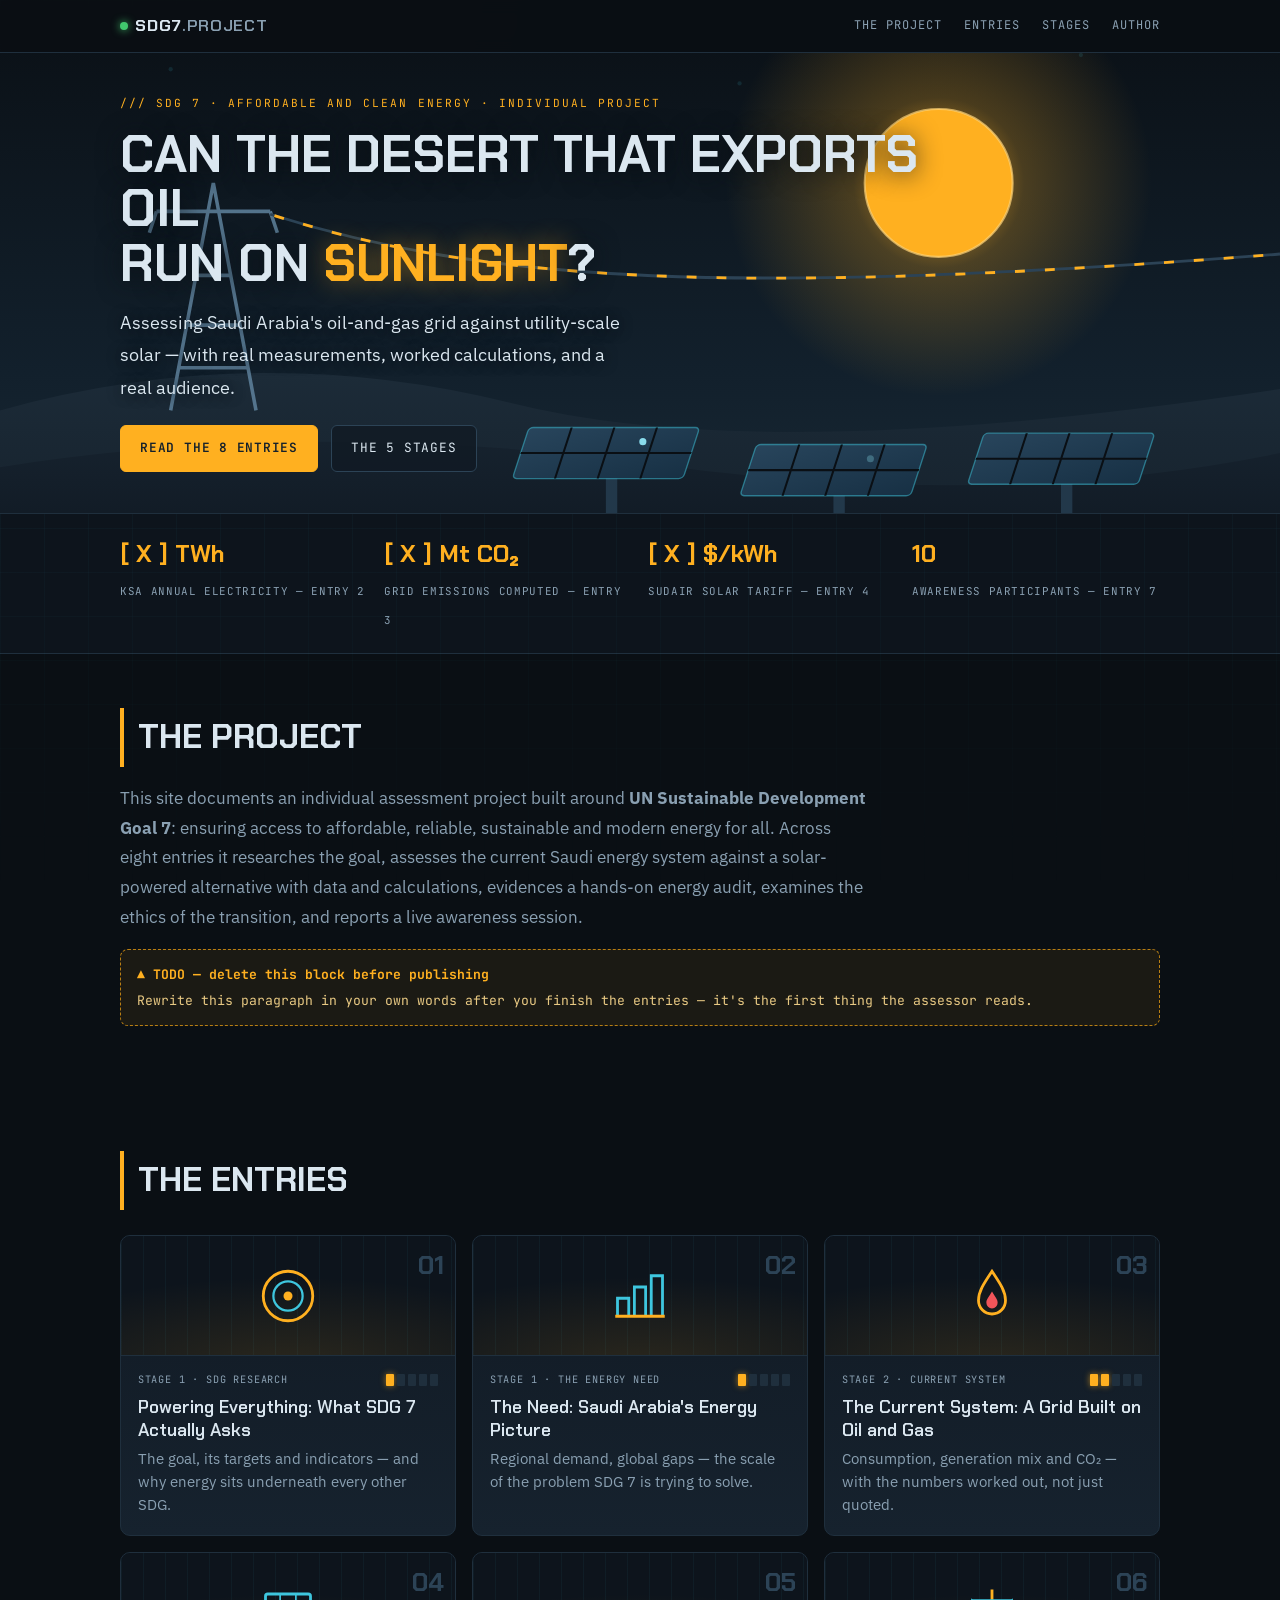
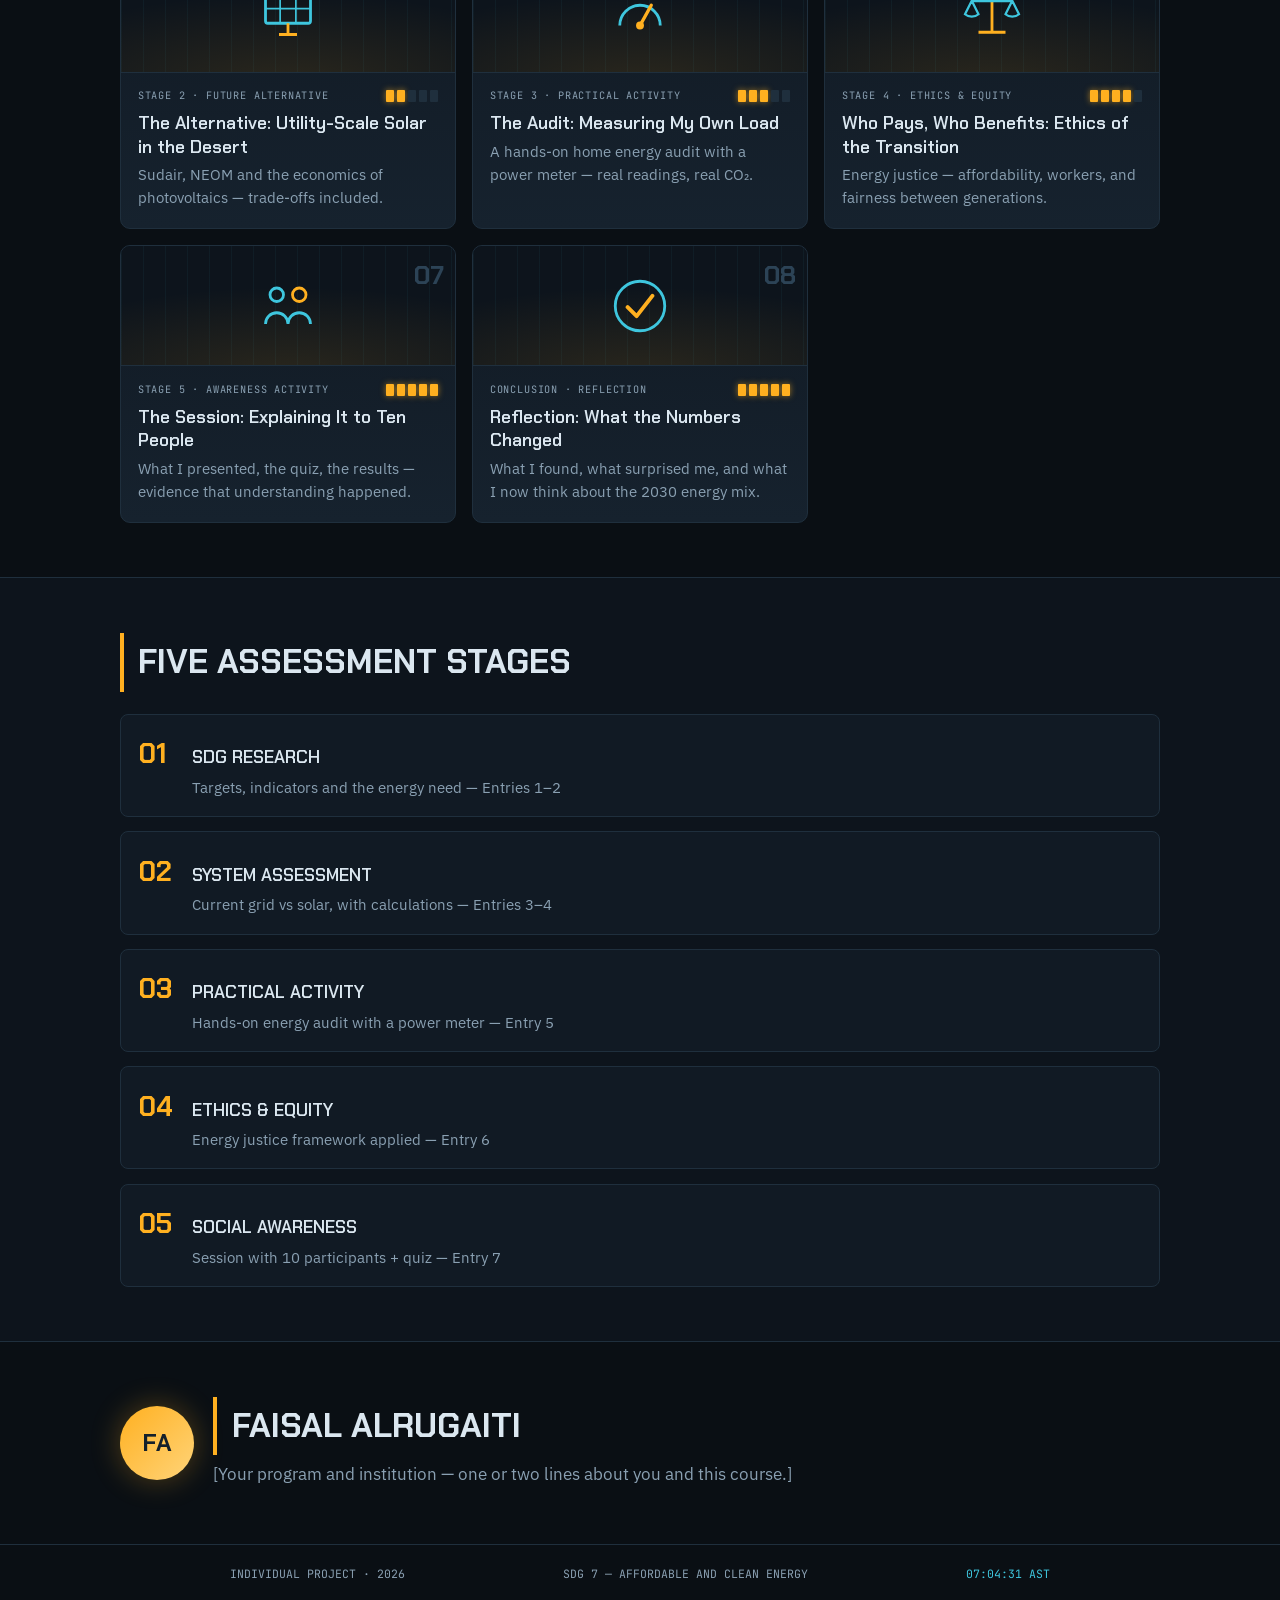
==== commit a35afe0a: "Add files via upload" ====
--- a/index.html
+++ b/index.html
@@ -136,10 +136,10 @@
 </div></section>
 
 <section id="author" class="section"><div class="wrap author-in">
-  <div class="author-badge">MA</div>
+  <div class="author-badge">FA</div>
   <div>
-    <h2 class="sec-title" style="margin-bottom:.3rem;">Mohammed O. Alotaibi</h2>
-    <p class="sec-lede" style="margin:0;">IT specialist and engineering student, Al-Khobar, Saudi Arabia. [One or two more lines about you and this course.]</p>
+    <h2 class="sec-title" style="margin-bottom:.3rem;">Faisal Alrugaiti</h2>
+    <p class="sec-lede" style="margin:0;">[Your program and institution — one or two lines about you and this course.]</p>
   </div>
 </div></section>
 <footer class="site"><div class="wrap">
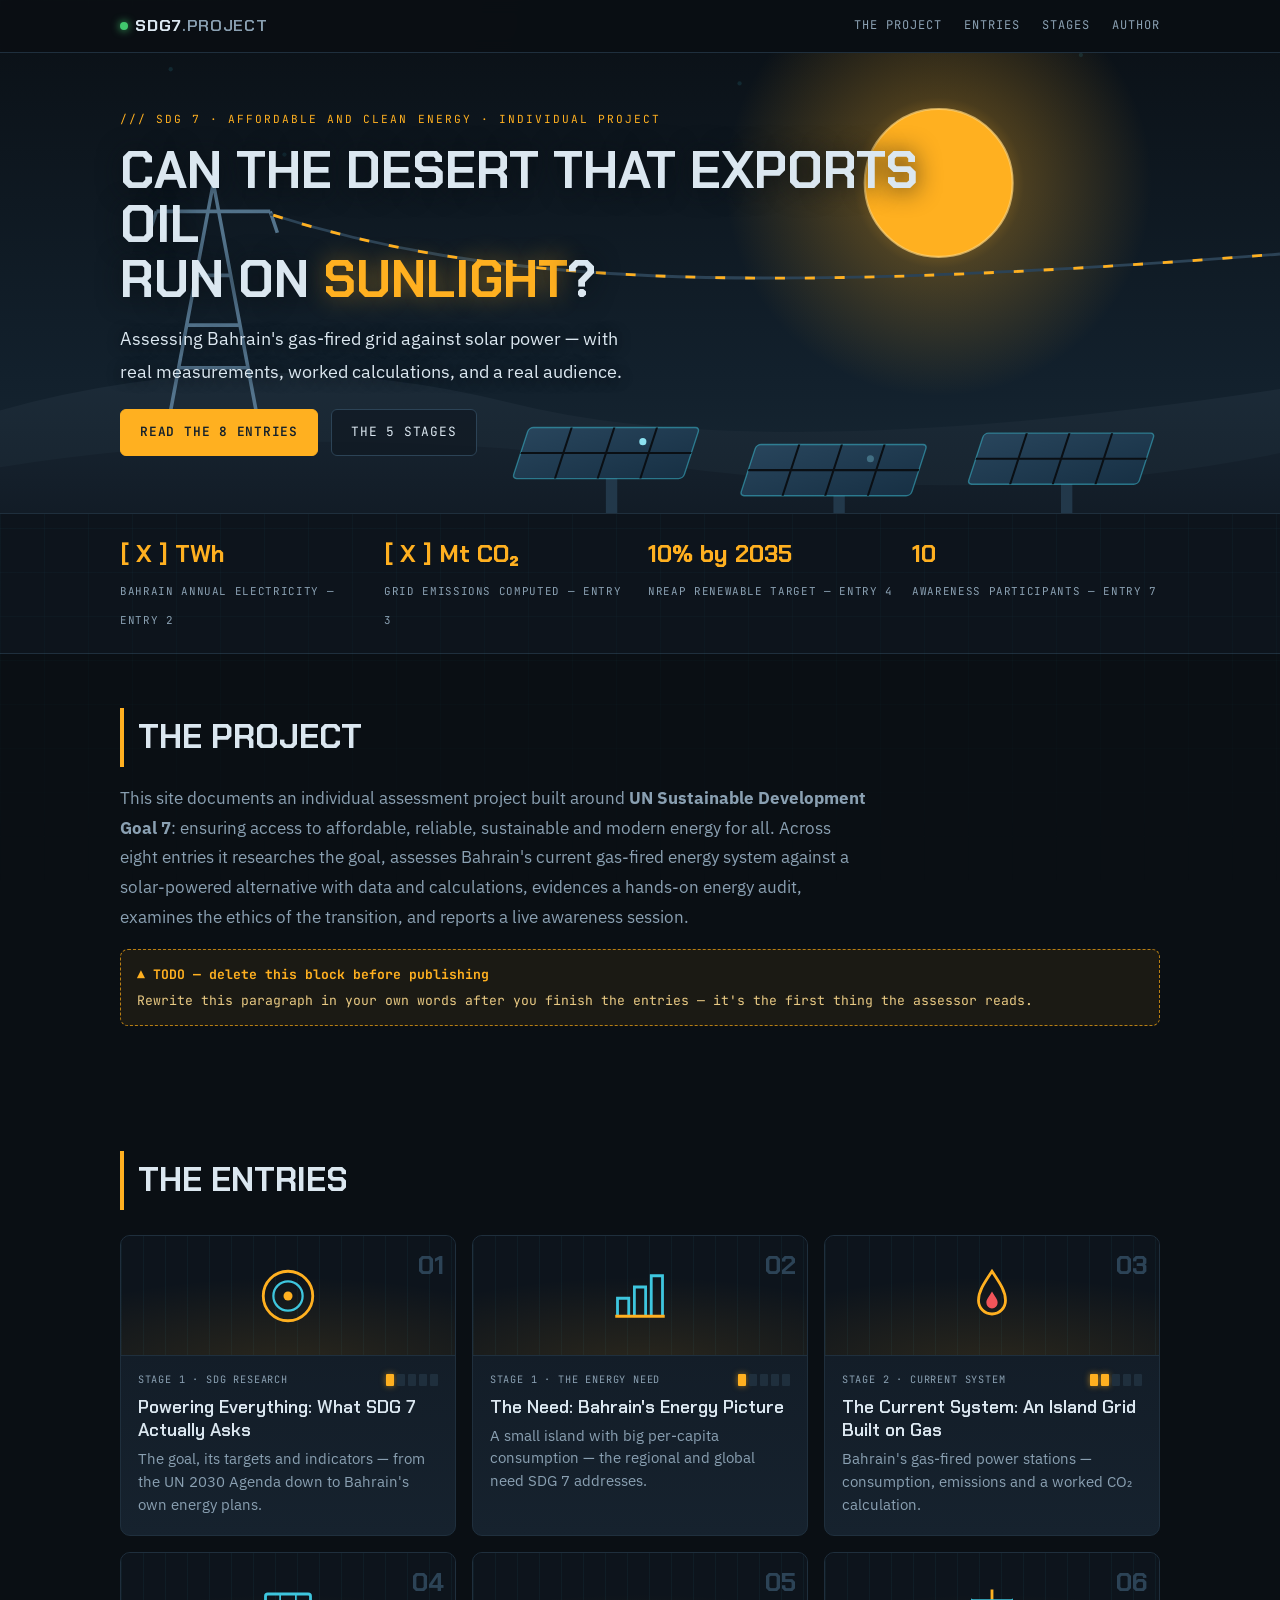
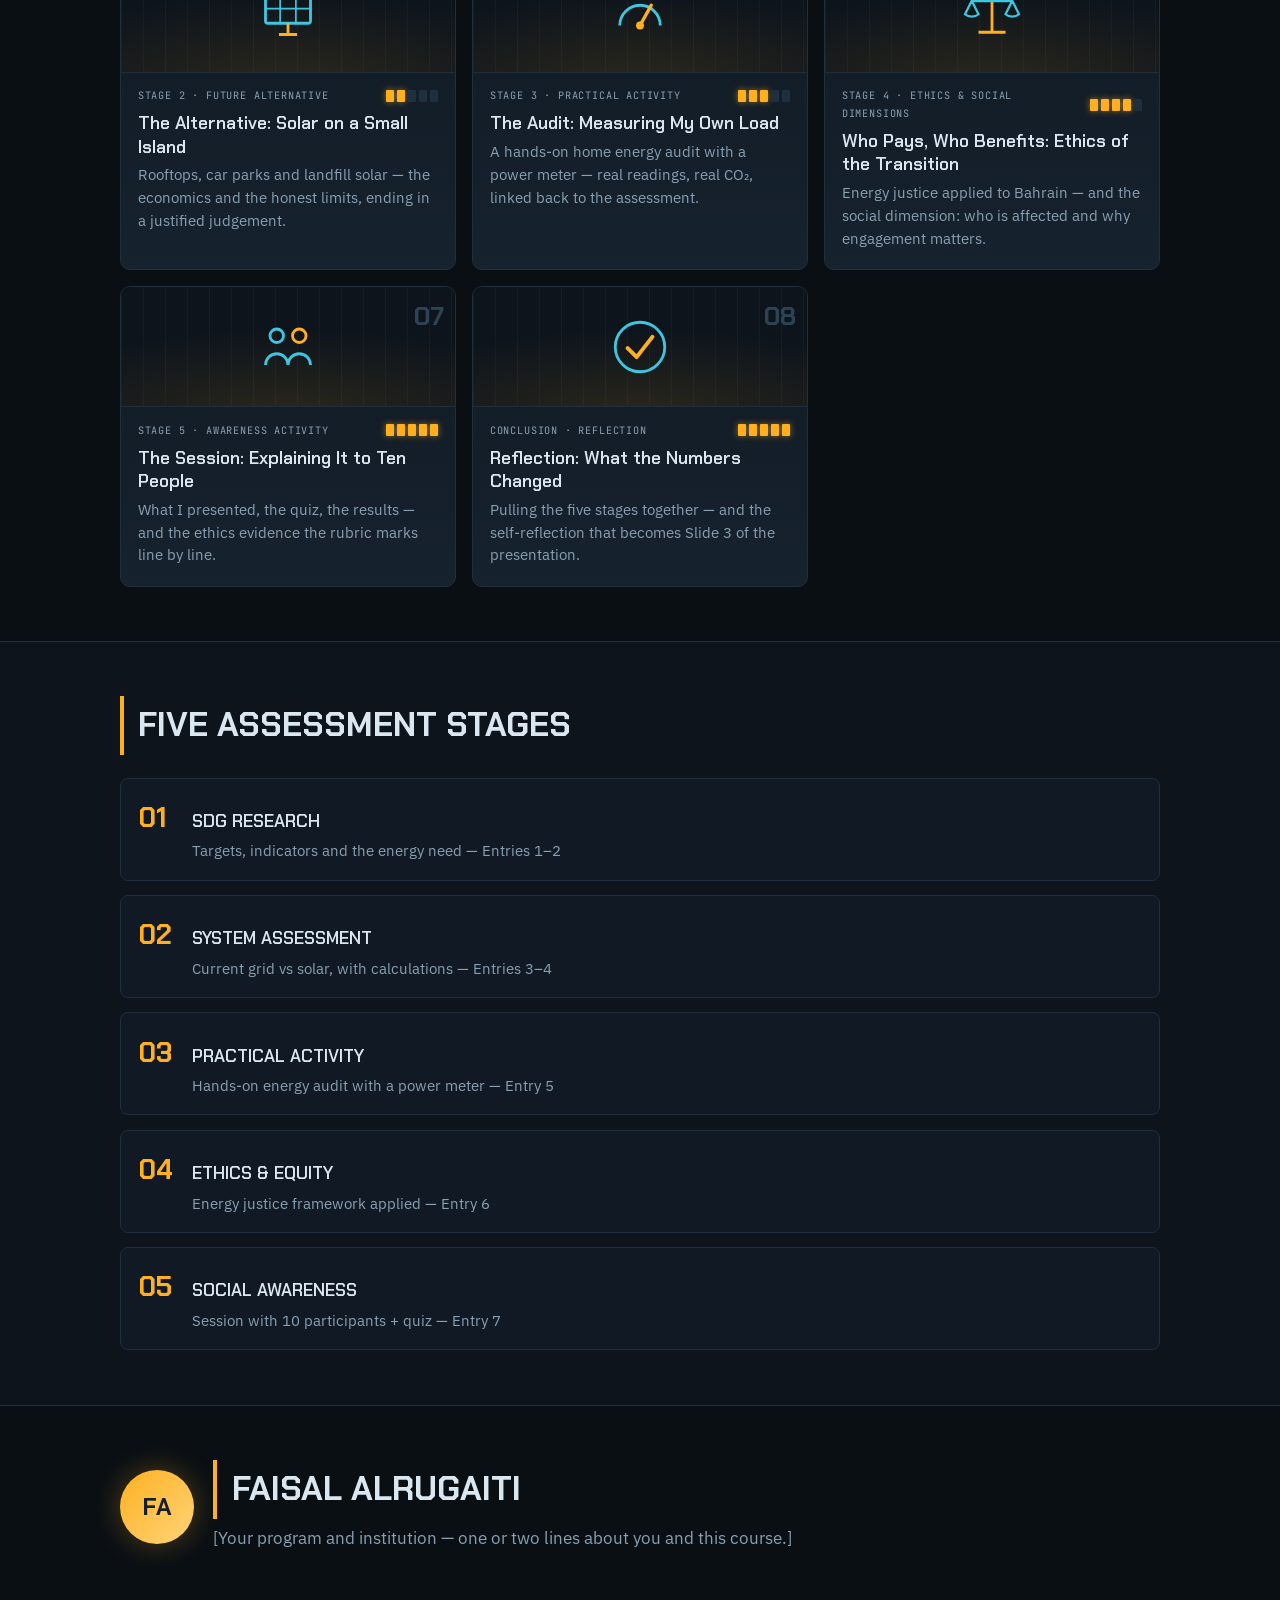
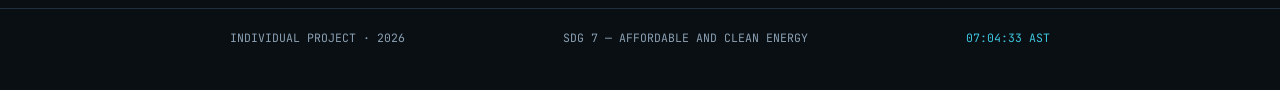
==== commit bb8f079e: "Add files via upload" ====
--- a/index.html
+++ b/index.html
@@ -23,7 +23,7 @@
   <div class="wrap hero-copy">
     <div class="eyebrow">/// SDG 7 · AFFORDABLE AND CLEAN ENERGY · INDIVIDUAL PROJECT</div>
     <h1>Can the desert that exports oil<br>run on <span class="hl">sunlight</span>?</h1>
-    <p class="lede">Assessing Saudi Arabia's oil-and-gas grid against utility-scale solar — with real measurements, worked calculations, and a real audience.</p>
+    <p class="lede">Assessing Bahrain's gas-fired grid against solar power — with real measurements, worked calculations, and a real audience.</p>
     <div class="cta-row">
       <a class="btn btn-solar" href="#entries">Read the 8 entries</a>
       <a class="btn" href="#stages">The 5 stages</a>
@@ -32,15 +32,15 @@
 </section>
 
 <section class="stats"><div class="wrap stats-in">
-  <div class="stat"><b>[ X ] TWh</b><span>KSA annual electricity — Entry 2</span></div>
+  <div class="stat"><b>[ X ] TWh</b><span>Bahrain annual electricity — Entry 2</span></div>
   <div class="stat"><b>[ X ] Mt CO₂</b><span>Grid emissions computed — Entry 3</span></div>
-  <div class="stat"><b>[ X ] $/kWh</b><span>Sudair solar tariff — Entry 4</span></div>
+  <div class="stat"><b>10% by 2035</b><span>NREAP renewable target — Entry 4</span></div>
   <div class="stat"><b>10</b><span>Awareness participants — Entry 7</span></div>
 </div></section>
 
 <section id="project" class="section"><div class="wrap">
   <h2 class="sec-title">The Project</h2>
-  <p class="sec-lede">This site documents an individual assessment project built around <b>UN Sustainable Development Goal 7</b>: ensuring access to affordable, reliable, sustainable and modern energy for all. Across eight entries it researches the goal, assesses the current Saudi energy system against a solar-powered alternative with data and calculations, evidences a hands-on energy audit, examines the ethics of the transition, and reports a live awareness session.</p>
+  <p class="sec-lede">This site documents an individual assessment project built around <b>UN Sustainable Development Goal 7</b>: ensuring access to affordable, reliable, sustainable and modern energy for all. Across eight entries it researches the goal, assesses Bahrain's current gas-fired energy system against a solar-powered alternative with data and calculations, evidences a hands-on energy audit, examines the ethics of the transition, and reports a live awareness session.</p>
   <div class="todo">Rewrite this paragraph in your own words after you finish the entries — it's the first thing the assessor reads.</div>
 </div></section>
 
@@ -52,31 +52,31 @@
   <div class="tile-body">
     <div class="tile-meta">STAGE 1 · SDG RESEARCH <span class="charge"><i class="on"></i><i class=""></i><i class=""></i><i class=""></i><i class=""></i></span></div>
     <h3>Powering Everything: What SDG 7 Actually Asks</h3>
-    <p>The goal, its targets and indicators — and why energy sits underneath every other SDG.</p>
+    <p>The goal, its targets and indicators — from the UN 2030 Agenda down to Bahrain's own energy plans.</p>
   </div>
 </a>
 <a class="tile" href="posts/entry-2.html">
   <div class="tile-visual"><svg viewBox="0 0 64 64" width="72" height="72" aria-hidden="true"><path d="M12 50 V34 H22 V50 M27 50 V24 H37 V50 M42 50 V14 H52 V50" fill="none" stroke="#3ec6de" stroke-width="2.5"/><path d="M10 50 H54" stroke="#ffb020" stroke-width="2.5"/></svg><span class="tile-id">02</span></div>
   <div class="tile-body">
     <div class="tile-meta">STAGE 1 · THE ENERGY NEED <span class="charge"><i class="on"></i><i class=""></i><i class=""></i><i class=""></i><i class=""></i></span></div>
-    <h3>The Need: Saudi Arabia's Energy Picture</h3>
-    <p>Regional demand, global gaps — the scale of the problem SDG 7 is trying to solve.</p>
+    <h3>The Need: Bahrain's Energy Picture</h3>
+    <p>A small island with big per-capita consumption — the regional and global need SDG 7 addresses.</p>
   </div>
 </a>
 <a class="tile" href="posts/entry-3.html">
   <div class="tile-visual"><svg viewBox="0 0 64 64" width="72" height="72" aria-hidden="true"><path d="M32 10 C24 22 20 28 20 36 a12 12 0 0 0 24 0 c0-8-4-14-12-26z" fill="none" stroke="#ffb020" stroke-width="2.5"/><path d="M32 28 c-3 5-5 7-5 10 a5 5 0 0 0 10 0 c0-3-2-5-5-10z" fill="#f2555a"/></svg><span class="tile-id">03</span></div>
   <div class="tile-body">
     <div class="tile-meta">STAGE 2 · CURRENT SYSTEM <span class="charge"><i class="on"></i><i class="on"></i><i class=""></i><i class=""></i><i class=""></i></span></div>
-    <h3>The Current System: A Grid Built on Oil and Gas</h3>
-    <p>Consumption, generation mix and CO₂ — with the numbers worked out, not just quoted.</p>
+    <h3>The Current System: An Island Grid Built on Gas</h3>
+    <p>Bahrain's gas-fired power stations — consumption, emissions and a worked CO₂ calculation.</p>
   </div>
 </a>
 <a class="tile" href="posts/entry-4.html">
   <div class="tile-visual"><svg viewBox="0 0 64 64" width="72" height="72" aria-hidden="true"><rect x="12" y="16" width="40" height="26" rx="2" fill="none" stroke="#3ec6de" stroke-width="2.5"/><path d="M12 29 H52 M25 16 V42 M39 16 V42" stroke="#3ec6de" stroke-width="1.5"/><path d="M32 42 V52 M24 52 H40" stroke="#ffb020" stroke-width="2.5"/></svg><span class="tile-id">04</span></div>
   <div class="tile-body">
     <div class="tile-meta">STAGE 2 · FUTURE ALTERNATIVE <span class="charge"><i class="on"></i><i class="on"></i><i class=""></i><i class=""></i><i class=""></i></span></div>
-    <h3>The Alternative: Utility-Scale Solar in the Desert</h3>
-    <p>Sudair, NEOM and the economics of photovoltaics — trade-offs included.</p>
+    <h3>The Alternative: Solar on a Small Island</h3>
+    <p>Rooftops, car parks and landfill solar — the economics and the honest limits, ending in a justified judgement.</p>
   </div>
 </a>
 <a class="tile" href="posts/entry-5.html">
@@ -84,15 +84,15 @@
   <div class="tile-body">
     <div class="tile-meta">STAGE 3 · PRACTICAL ACTIVITY <span class="charge"><i class="on"></i><i class="on"></i><i class="on"></i><i class=""></i><i class=""></i></span></div>
     <h3>The Audit: Measuring My Own Load</h3>
-    <p>A hands-on home energy audit with a power meter — real readings, real CO₂.</p>
+    <p>A hands-on home energy audit with a power meter — real readings, real CO₂, linked back to the assessment.</p>
   </div>
 </a>
 <a class="tile" href="posts/entry-6.html">
   <div class="tile-visual"><svg viewBox="0 0 64 64" width="72" height="72" aria-hidden="true"><path d="M32 12 V50 M20 50 H44" stroke="#ffb020" stroke-width="2.5"/><path d="M14 22 H50" stroke="#3ec6de" stroke-width="2.5"/><path d="M14 22 l-6 12 a8 6 0 0 0 12 0 z M50 22 l-6 12 a8 6 0 0 0 12 0 z" fill="none" stroke="#3ec6de" stroke-width="2"/></svg><span class="tile-id">06</span></div>
   <div class="tile-body">
-    <div class="tile-meta">STAGE 4 · ETHICS & EQUITY <span class="charge"><i class="on"></i><i class="on"></i><i class="on"></i><i class="on"></i><i class=""></i></span></div>
+    <div class="tile-meta">STAGE 4 · ETHICS & SOCIAL DIMENSIONS <span class="charge"><i class="on"></i><i class="on"></i><i class="on"></i><i class="on"></i><i class=""></i></span></div>
     <h3>Who Pays, Who Benefits: Ethics of the Transition</h3>
-    <p>Energy justice — affordability, workers, and fairness between generations.</p>
+    <p>Energy justice applied to Bahrain — and the social dimension: who is affected and why engagement matters.</p>
   </div>
 </a>
 <a class="tile" href="posts/entry-7.html">
@@ -100,7 +100,7 @@
   <div class="tile-body">
     <div class="tile-meta">STAGE 5 · AWARENESS ACTIVITY <span class="charge"><i class="on"></i><i class="on"></i><i class="on"></i><i class="on"></i><i class="on"></i></span></div>
     <h3>The Session: Explaining It to Ten People</h3>
-    <p>What I presented, the quiz, the results — evidence that understanding happened.</p>
+    <p>What I presented, the quiz, the results — and the ethics evidence the rubric marks line by line.</p>
   </div>
 </a>
 <a class="tile" href="posts/entry-8.html">
@@ -108,7 +108,7 @@
   <div class="tile-body">
     <div class="tile-meta">CONCLUSION · REFLECTION <span class="charge"><i class="on"></i><i class="on"></i><i class="on"></i><i class="on"></i><i class="on"></i></span></div>
     <h3>Reflection: What the Numbers Changed</h3>
-    <p>What I found, what surprised me, and what I now think about the 2030 energy mix.</p>
+    <p>Pulling the five stages together — and the self-reflection that becomes Slide 3 of the presentation.</p>
   </div>
 </a>
 
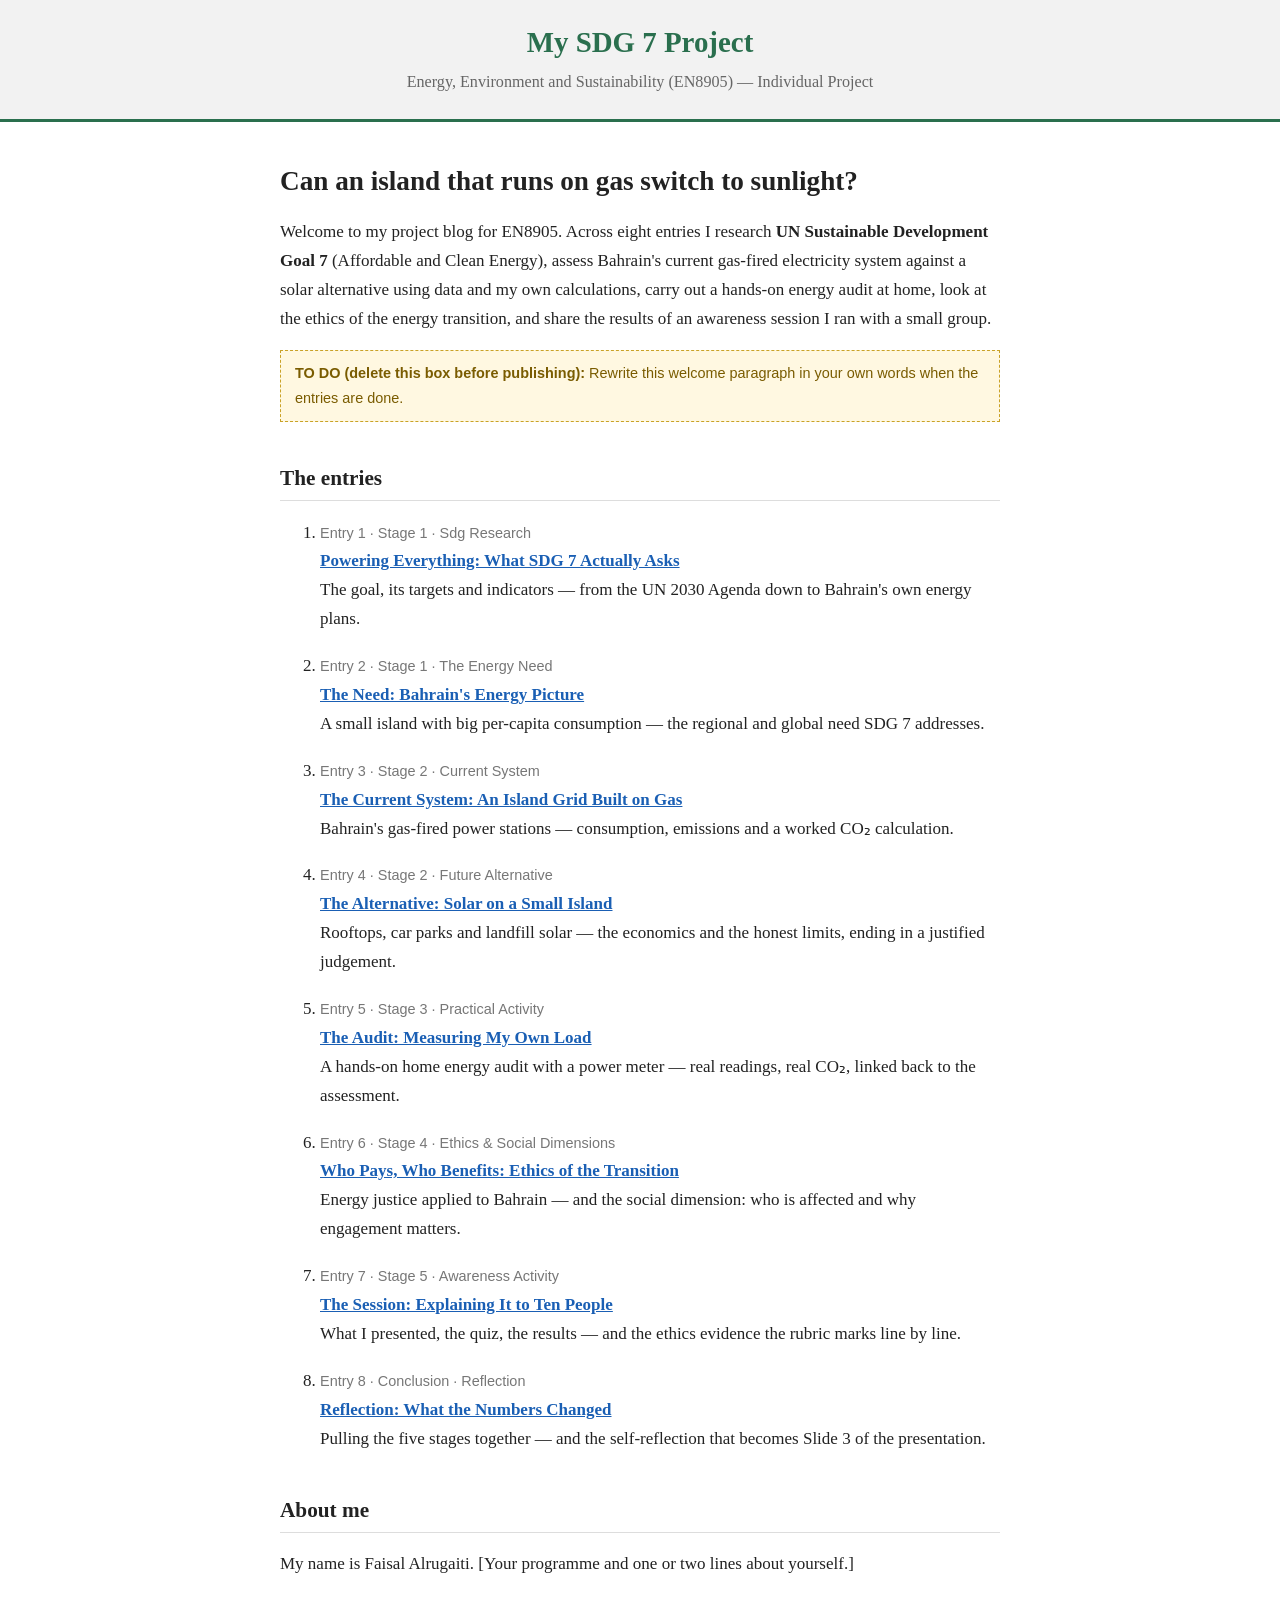
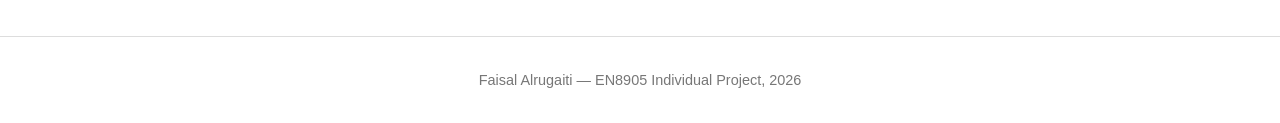
==== commit d2169e2a: "Add files via upload" ====
--- a/index.html
+++ b/index.html
@@ -3,154 +3,71 @@
 <head>
 <meta charset="UTF-8">
 <meta name="viewport" content="width=device-width, initial-scale=1.0">
-<title>SDG 7 Project — Affordable and Clean Energy</title>
-<link rel="preconnect" href="https://fonts.googleapis.com">
-<link href="https://fonts.googleapis.com/css2?family=Chakra+Petch:wght@600;700&family=IBM+Plex+Sans:ital,wght@0,400;0,600;1,400&family=JetBrains+Mono:wght@400;600&display=swap" rel="stylesheet">
+<title>My SDG 7 Project — Affordable and Clean Energy</title>
 <link rel="stylesheet" href="assets/style.css">
 </head>
 <body>
-<nav class="topnav"><div class="wrap">
-  <a class="logo" href="index.html"><span class="led"></span>SDG7<span class="dim">.PROJECT</span></a>
-  <div class="links">
-    <a href="index.html#project">The Project</a>
-    <a href="index.html#entries">Entries</a>
-    <a href="index.html#stages">Stages</a>
-    <a href="index.html#author">Author</a>
-  </div>
-</div></nav>
-<section class="hero-site">
-  <div class="hero-art"><img src="assets/hero.svg" alt="Desert landscape with solar panels and a transmission tower under an amber sun"></div>
-  <div class="wrap hero-copy">
-    <div class="eyebrow">/// SDG 7 · AFFORDABLE AND CLEAN ENERGY · INDIVIDUAL PROJECT</div>
-    <h1>Can the desert that exports oil<br>run on <span class="hl">sunlight</span>?</h1>
-    <p class="lede">Assessing Bahrain's gas-fired grid against solar power — with real measurements, worked calculations, and a real audience.</p>
-    <div class="cta-row">
-      <a class="btn btn-solar" href="#entries">Read the 8 entries</a>
-      <a class="btn" href="#stages">The 5 stages</a>
-    </div>
-  </div>
-</section>
+<header>
+  <h1 class="site-title"><a href="index.html">My SDG 7 Project</a></h1>
+  <p class="site-sub">Energy, Environment and Sustainability (EN8905) — Individual Project</p>
+</header>
+<main>
+<h1>Can an island that runs on gas switch to sunlight?</h1>
+<p>Welcome to my project blog for EN8905. Across eight entries I research <b>UN Sustainable
+Development Goal 7</b> (Affordable and Clean Energy), assess Bahrain's current gas-fired
+electricity system against a solar alternative using data and my own calculations, carry out
+a hands-on energy audit at home, look at the ethics of the energy transition, and share the
+results of an awareness session I ran with a small group.</p>
+<div class="todo">Rewrite this welcome paragraph in your own words when the entries are done.</div>
+<h2>The entries</h2>
+<ol class="entry-list">
+<li>
+  <span class="meta">Entry 1 &middot; Stage 1 · Sdg Research</span><br>
+  <a href="posts/entry-1.html"><b>Powering Everything: What SDG 7 Actually Asks</b></a><br>
+  The goal, its targets and indicators — from the UN 2030 Agenda down to Bahrain's own energy plans.
+</li>
+<li>
+  <span class="meta">Entry 2 &middot; Stage 1 · The Energy Need</span><br>
+  <a href="posts/entry-2.html"><b>The Need: Bahrain's Energy Picture</b></a><br>
+  A small island with big per-capita consumption — the regional and global need SDG 7 addresses.
+</li>
+<li>
+  <span class="meta">Entry 3 &middot; Stage 2 · Current System</span><br>
+  <a href="posts/entry-3.html"><b>The Current System: An Island Grid Built on Gas</b></a><br>
+  Bahrain's gas-fired power stations — consumption, emissions and a worked CO₂ calculation.
+</li>
+<li>
+  <span class="meta">Entry 4 &middot; Stage 2 · Future Alternative</span><br>
+  <a href="posts/entry-4.html"><b>The Alternative: Solar on a Small Island</b></a><br>
+  Rooftops, car parks and landfill solar — the economics and the honest limits, ending in a justified judgement.
+</li>
+<li>
+  <span class="meta">Entry 5 &middot; Stage 3 · Practical Activity</span><br>
+  <a href="posts/entry-5.html"><b>The Audit: Measuring My Own Load</b></a><br>
+  A hands-on home energy audit with a power meter — real readings, real CO₂, linked back to the assessment.
+</li>
+<li>
+  <span class="meta">Entry 6 &middot; Stage 4 · Ethics & Social Dimensions</span><br>
+  <a href="posts/entry-6.html"><b>Who Pays, Who Benefits: Ethics of the Transition</b></a><br>
+  Energy justice applied to Bahrain — and the social dimension: who is affected and why engagement matters.
+</li>
+<li>
+  <span class="meta">Entry 7 &middot; Stage 5 · Awareness Activity</span><br>
+  <a href="posts/entry-7.html"><b>The Session: Explaining It to Ten People</b></a><br>
+  What I presented, the quiz, the results — and the ethics evidence the rubric marks line by line.
+</li>
+<li>
+  <span class="meta">Entry 8 &middot; Conclusion · Reflection</span><br>
+  <a href="posts/entry-8.html"><b>Reflection: What the Numbers Changed</b></a><br>
+  Pulling the five stages together — and the self-reflection that becomes Slide 3 of the presentation.
+</li>
 
-<section class="stats"><div class="wrap stats-in">
-  <div class="stat"><b>[ X ] TWh</b><span>Bahrain annual electricity — Entry 2</span></div>
-  <div class="stat"><b>[ X ] Mt CO₂</b><span>Grid emissions computed — Entry 3</span></div>
-  <div class="stat"><b>10% by 2035</b><span>NREAP renewable target — Entry 4</span></div>
-  <div class="stat"><b>10</b><span>Awareness participants — Entry 7</span></div>
-</div></section>
-
-<section id="project" class="section"><div class="wrap">
-  <h2 class="sec-title">The Project</h2>
-  <p class="sec-lede">This site documents an individual assessment project built around <b>UN Sustainable Development Goal 7</b>: ensuring access to affordable, reliable, sustainable and modern energy for all. Across eight entries it researches the goal, assesses Bahrain's current gas-fired energy system against a solar-powered alternative with data and calculations, evidences a hands-on energy audit, examines the ethics of the transition, and reports a live awareness session.</p>
-  <div class="todo">Rewrite this paragraph in your own words after you finish the entries — it's the first thing the assessor reads.</div>
-</div></section>
-
-<section id="entries" class="section"><div class="wrap">
-  <h2 class="sec-title">The Entries</h2>
-  <div class="grid">
-<a class="tile" href="posts/entry-1.html">
-  <div class="tile-visual"><svg viewBox="0 0 64 64" width="72" height="72" aria-hidden="true"><circle cx="32" cy="32" r="22" fill="none" stroke="#ffb020" stroke-width="2.5"/><circle cx="32" cy="32" r="13" fill="none" stroke="#3ec6de" stroke-width="2"/><circle cx="32" cy="32" r="4" fill="#ffb020"/></svg><span class="tile-id">01</span></div>
-  <div class="tile-body">
-    <div class="tile-meta">STAGE 1 · SDG RESEARCH <span class="charge"><i class="on"></i><i class=""></i><i class=""></i><i class=""></i><i class=""></i></span></div>
-    <h3>Powering Everything: What SDG 7 Actually Asks</h3>
-    <p>The goal, its targets and indicators — from the UN 2030 Agenda down to Bahrain's own energy plans.</p>
-  </div>
-</a>
-<a class="tile" href="posts/entry-2.html">
-  <div class="tile-visual"><svg viewBox="0 0 64 64" width="72" height="72" aria-hidden="true"><path d="M12 50 V34 H22 V50 M27 50 V24 H37 V50 M42 50 V14 H52 V50" fill="none" stroke="#3ec6de" stroke-width="2.5"/><path d="M10 50 H54" stroke="#ffb020" stroke-width="2.5"/></svg><span class="tile-id">02</span></div>
-  <div class="tile-body">
-    <div class="tile-meta">STAGE 1 · THE ENERGY NEED <span class="charge"><i class="on"></i><i class=""></i><i class=""></i><i class=""></i><i class=""></i></span></div>
-    <h3>The Need: Bahrain's Energy Picture</h3>
-    <p>A small island with big per-capita consumption — the regional and global need SDG 7 addresses.</p>
-  </div>
-</a>
-<a class="tile" href="posts/entry-3.html">
-  <div class="tile-visual"><svg viewBox="0 0 64 64" width="72" height="72" aria-hidden="true"><path d="M32 10 C24 22 20 28 20 36 a12 12 0 0 0 24 0 c0-8-4-14-12-26z" fill="none" stroke="#ffb020" stroke-width="2.5"/><path d="M32 28 c-3 5-5 7-5 10 a5 5 0 0 0 10 0 c0-3-2-5-5-10z" fill="#f2555a"/></svg><span class="tile-id">03</span></div>
-  <div class="tile-body">
-    <div class="tile-meta">STAGE 2 · CURRENT SYSTEM <span class="charge"><i class="on"></i><i class="on"></i><i class=""></i><i class=""></i><i class=""></i></span></div>
-    <h3>The Current System: An Island Grid Built on Gas</h3>
-    <p>Bahrain's gas-fired power stations — consumption, emissions and a worked CO₂ calculation.</p>
-  </div>
-</a>
-<a class="tile" href="posts/entry-4.html">
-  <div class="tile-visual"><svg viewBox="0 0 64 64" width="72" height="72" aria-hidden="true"><rect x="12" y="16" width="40" height="26" rx="2" fill="none" stroke="#3ec6de" stroke-width="2.5"/><path d="M12 29 H52 M25 16 V42 M39 16 V42" stroke="#3ec6de" stroke-width="1.5"/><path d="M32 42 V52 M24 52 H40" stroke="#ffb020" stroke-width="2.5"/></svg><span class="tile-id">04</span></div>
-  <div class="tile-body">
-    <div class="tile-meta">STAGE 2 · FUTURE ALTERNATIVE <span class="charge"><i class="on"></i><i class="on"></i><i class=""></i><i class=""></i><i class=""></i></span></div>
-    <h3>The Alternative: Solar on a Small Island</h3>
-    <p>Rooftops, car parks and landfill solar — the economics and the honest limits, ending in a justified judgement.</p>
-  </div>
-</a>
-<a class="tile" href="posts/entry-5.html">
-  <div class="tile-visual"><svg viewBox="0 0 64 64" width="72" height="72" aria-hidden="true"><path d="M14 44 a18 18 0 1 1 36 0" fill="none" stroke="#3ec6de" stroke-width="2.5"/><path d="M32 44 L42 26" stroke="#ffb020" stroke-width="3" stroke-linecap="round"/><circle cx="32" cy="44" r="3.5" fill="#ffb020"/></svg><span class="tile-id">05</span></div>
-  <div class="tile-body">
-    <div class="tile-meta">STAGE 3 · PRACTICAL ACTIVITY <span class="charge"><i class="on"></i><i class="on"></i><i class="on"></i><i class=""></i><i class=""></i></span></div>
-    <h3>The Audit: Measuring My Own Load</h3>
-    <p>A hands-on home energy audit with a power meter — real readings, real CO₂, linked back to the assessment.</p>
-  </div>
-</a>
-<a class="tile" href="posts/entry-6.html">
-  <div class="tile-visual"><svg viewBox="0 0 64 64" width="72" height="72" aria-hidden="true"><path d="M32 12 V50 M20 50 H44" stroke="#ffb020" stroke-width="2.5"/><path d="M14 22 H50" stroke="#3ec6de" stroke-width="2.5"/><path d="M14 22 l-6 12 a8 6 0 0 0 12 0 z M50 22 l-6 12 a8 6 0 0 0 12 0 z" fill="none" stroke="#3ec6de" stroke-width="2"/></svg><span class="tile-id">06</span></div>
-  <div class="tile-body">
-    <div class="tile-meta">STAGE 4 · ETHICS & SOCIAL DIMENSIONS <span class="charge"><i class="on"></i><i class="on"></i><i class="on"></i><i class="on"></i><i class=""></i></span></div>
-    <h3>Who Pays, Who Benefits: Ethics of the Transition</h3>
-    <p>Energy justice applied to Bahrain — and the social dimension: who is affected and why engagement matters.</p>
-  </div>
-</a>
-<a class="tile" href="posts/entry-7.html">
-  <div class="tile-visual"><svg viewBox="0 0 64 64" width="72" height="72" aria-hidden="true"><circle cx="22" cy="22" r="6" fill="none" stroke="#3ec6de" stroke-width="2.5"/><circle cx="42" cy="22" r="6" fill="none" stroke="#ffb020" stroke-width="2.5"/><path d="M12 48 a10 10 0 0 1 20 0 M32 48 a10 10 0 0 1 20 0" fill="none" stroke="#3ec6de" stroke-width="2.5"/></svg><span class="tile-id">07</span></div>
-  <div class="tile-body">
-    <div class="tile-meta">STAGE 5 · AWARENESS ACTIVITY <span class="charge"><i class="on"></i><i class="on"></i><i class="on"></i><i class="on"></i><i class="on"></i></span></div>
-    <h3>The Session: Explaining It to Ten People</h3>
-    <p>What I presented, the quiz, the results — and the ethics evidence the rubric marks line by line.</p>
-  </div>
-</a>
-<a class="tile" href="posts/entry-8.html">
-  <div class="tile-visual"><svg viewBox="0 0 64 64" width="72" height="72" aria-hidden="true"><circle cx="32" cy="32" r="22" fill="none" stroke="#3ec6de" stroke-width="2.5"/><path d="M21 33 l8 8 14-18" fill="none" stroke="#ffb020" stroke-width="3.5" stroke-linecap="round" stroke-linejoin="round"/></svg><span class="tile-id">08</span></div>
-  <div class="tile-body">
-    <div class="tile-meta">CONCLUSION · REFLECTION <span class="charge"><i class="on"></i><i class="on"></i><i class="on"></i><i class="on"></i><i class="on"></i></span></div>
-    <h3>Reflection: What the Numbers Changed</h3>
-    <p>Pulling the five stages together — and the self-reflection that becomes Slide 3 of the presentation.</p>
-  </div>
-</a>
-
-  </div>
-</div></section>
-
-<section id="stages" class="section alt"><div class="wrap">
-  <h2 class="sec-title">Five Assessment Stages</h2>
-  <div class="stages"><div class="stage">
-  <div class="stage-n">01</div>
-  <div><h3>SDG Research</h3><p>Targets, indicators and the energy need — Entries 1–2</p></div>
-</div><div class="stage">
-  <div class="stage-n">02</div>
-  <div><h3>System Assessment</h3><p>Current grid vs solar, with calculations — Entries 3–4</p></div>
-</div><div class="stage">
-  <div class="stage-n">03</div>
-  <div><h3>Practical Activity</h3><p>Hands-on energy audit with a power meter — Entry 5</p></div>
-</div><div class="stage">
-  <div class="stage-n">04</div>
-  <div><h3>Ethics & Equity</h3><p>Energy justice framework applied — Entry 6</p></div>
-</div><div class="stage">
-  <div class="stage-n">05</div>
-  <div><h3>Social Awareness</h3><p>Session with 10 participants + quiz — Entry 7</p></div>
-</div></div>
-</div></section>
-
-<section id="author" class="section"><div class="wrap author-in">
-  <div class="author-badge">FA</div>
-  <div>
-    <h2 class="sec-title" style="margin-bottom:.3rem;">Faisal Alrugaiti</h2>
-    <p class="sec-lede" style="margin:0;">[Your program and institution — one or two lines about you and this course.]</p>
-  </div>
-</div></section>
-<footer class="site"><div class="wrap">
-  <span>INDIVIDUAL PROJECT · 2026</span>
-  <span>SDG 7 — AFFORDABLE AND CLEAN ENERGY</span>
-  <span class="clock" id="clk">--:--:--</span>
-</div></footer>
-<script>
-(function(){var e=document.getElementById("clk");if(!e)return;
-function t(){e.textContent=new Date().toLocaleTimeString("en-GB",{hour12:false})+" AST"}
-t();setInterval(t,1000)})();
-</script>
+</ol>
+<h2>About me</h2>
+<p>My name is Faisal Alrugaiti. [Your programme and one or two lines about yourself.]</p>
+</main>
+<footer>
+  <p>Faisal Alrugaiti — EN8905 Individual Project, 2026</p>
+</footer>
 </body>
 </html>
--- a/assets/style.css
+++ b/assets/style.css
@@ -1,345 +1,81 @@
-/* =========================================================
-   SDG 7 PROJECT — "GRID CONTROL ROOM" design system
-   The blog reads like an energy operator's console.
-   Palette: petrol-black / plasma amber / telemetry cyan
-   ========================================================= */
-:root {
-  --bg: #0a0f14;
-  --bg-2: #0d141c;
-  --panel: #111a24;
-  --panel-2: #16222e;
-  --edge: #1f2f3d;
-  --edge-hi: #2c4356;
-  --text: #dbe7f0;
-  --text-dim: #8aa0b2;
-  --amber: #ffb020;
-  --amber-dim: #b97f13;
-  --cyan: #3ec6de;
-  --green: #41c76d;
-  --red: #f2555a;
-  --mono: "JetBrains Mono", ui-monospace, monospace;
-  --sans: "IBM Plex Sans", system-ui, sans-serif;
-  --display: "Chakra Petch", var(--sans);
+/* Simple blog style */
+body {
+  margin: 0;
+  font-family: Georgia, "Times New Roman", serif;
+  background: #ffffff;
+  color: #222222;
+  line-height: 1.7;
+  font-size: 17px;
+}
+header {
+  background: #f2f2f2;
+  border-bottom: 3px solid #2a6f4e;
+  padding: 24px 16px;
+  text-align: center;
+}
+.site-title { margin: 0; font-size: 1.7em; }
+.site-title a { color: #2a6f4e; text-decoration: none; }
+.site-sub { margin: 6px 0 0; color: #666; font-size: 0.95em; }
+
+main { max-width: 720px; margin: 0 auto; padding: 24px 16px 40px; }
+
+h1 { font-size: 1.6em; line-height: 1.3; }
+h2 { font-size: 1.25em; margin-top: 1.8em; border-bottom: 1px solid #ddd; padding-bottom: 4px; }
+h3 { font-size: 1.05em; }
+
+a { color: #1a5fb4; }
+.meta { color: #777; font-size: 0.85em; font-family: Arial, sans-serif; }
+
+.entry-list li { margin-bottom: 18px; }
+
+/* TODO boxes — delete before publishing */
+.todo {
+  background: #fff8e1;
+  border: 1px dashed #c9a227;
+  padding: 10px 14px;
+  font-family: Arial, sans-serif;
+  font-size: 0.85em;
+  color: #7a5c00;
+  margin: 12px 0;
+}
+.todo::before { content: "TO DO (delete this box before publishing): "; font-weight: bold; }
+
+figure { margin: 20px 0; }
+figure img { max-width: 100%; border: 1px solid #ccc; }
+figcaption { font-size: 0.85em; color: #666; margin-top: 6px; font-family: Arial, sans-serif; }
+
+table { border-collapse: collapse; width: 100%; margin: 16px 0; font-family: Arial, sans-serif; font-size: 0.9em; }
+th, td { border: 1px solid #bbb; padding: 7px 9px; text-align: left; }
+th { background: #eee; }
+
+.calc {
+  background: #f5f5f5;
+  border: 1px solid #ccc;
+  padding: 12px 14px;
+  font-family: "Courier New", monospace;
+  font-size: 0.9em;
+  margin: 16px 0;
+  overflow-x: auto;
+}
+.calc .label { font-weight: bold; display: block; margin-bottom: 6px; color: #444; }
+
+.refs { border-top: 2px solid #2a6f4e; margin-top: 30px; padding-top: 8px; }
+.refs ol { font-size: 0.92em; word-break: break-word; }
+
+.pager { margin: 30px 0; font-family: Arial, sans-serif; font-size: 0.9em; }
+
+footer {
+  border-top: 1px solid #ddd;
+  text-align: center;
+  color: #777;
+  font-size: 0.85em;
+  padding: 16px;
+  font-family: Arial, sans-serif;
 }
 
-* { box-sizing: border-box; }
-html { scroll-behavior: smooth; }
-
-body {
-  margin: 0;
-  background:
-    radial-gradient(1100px 500px at 80% -10%, rgba(62,198,222,0.06), transparent 60%),
-    radial-gradient(900px 500px at 10% 0%, rgba(255,176,32,0.05), transparent 55%),
-    var(--bg);
-  color: var(--text);
-  font-family: var(--sans);
-  font-size: 1.05rem;
-  line-height: 1.75;
+/* phones */
+@media (max-width: 600px) {
+  body { font-size: 16px; }
+  h1 { font-size: 1.4em; }
+  table { display: block; overflow-x: auto; white-space: nowrap; }
 }
-
-/* faint blueprint grid over the whole console */
-body::before {
-  content: "";
-  position: fixed; inset: 0; pointer-events: none; z-index: 0;
-  background-image:
-    linear-gradient(rgba(62,198,222,0.035) 1px, transparent 1px),
-    linear-gradient(90deg, rgba(62,198,222,0.035) 1px, transparent 1px);
-  background-size: 44px 44px;
-  mask-image: linear-gradient(#000 60%, transparent);
-}
-
-main, header, footer { position: relative; z-index: 1; }
-.wrap { max-width: 860px; margin: 0 auto; padding: 0 1.25rem; }
-
-a { color: var(--cyan); text-decoration: none; }
-a:hover { color: var(--amber); }
-a:focus-visible, button:focus-visible { outline: 2px solid var(--amber); outline-offset: 3px; }
-
-::selection { background: var(--amber); color: #0a0f14; }
-
-/* =================== STATUS BAR =================== */
-.statusbar {
-  position: sticky; top: 0; z-index: 10;
-  background: rgba(10,15,20,0.92);
-  backdrop-filter: blur(6px);
-  border-bottom: 1px solid var(--edge);
-  font-family: var(--mono); font-size: 0.72rem; letter-spacing: 0.06em;
-}
-.statusbar .row {
-  display: flex; align-items: center; gap: 1.1rem;
-  max-width: 860px; margin: 0 auto; padding: 0.55rem 1.25rem;
-  color: var(--text-dim); white-space: nowrap; overflow-x: auto;
-  scrollbar-width: none;
-}
-.statusbar .row::-webkit-scrollbar { display: none; }
-.statusbar b { color: var(--text); font-weight: 600; }
-.statusbar .sys { color: var(--amber); }
-.led {
-  display: inline-block; width: 8px; height: 8px; border-radius: 50%;
-  background: var(--green); box-shadow: 0 0 8px var(--green);
-  margin-right: 0.45rem; vertical-align: 1px;
-  animation: pulse 2.4s ease-in-out infinite;
-}
-@keyframes pulse { 50% { opacity: 0.45; } }
-.statusbar .clock { margin-left: auto; color: var(--cyan); }
-
-/* =================== POWER FLOW (signature) =================== */
-.flow {
-  border-bottom: 1px solid var(--edge);
-  background: var(--bg-2);
-  overflow: hidden;
-}
-.flow svg { display: block; width: 100%; height: 88px; max-width: 860px; margin: 0 auto; }
-.flow text { font-family: var(--mono); font-size: 10px; fill: var(--text-dim); letter-spacing: 0.1em; }
-.flow .node { fill: var(--panel-2); stroke: var(--edge-hi); }
-.flow .wire { fill: none; stroke: var(--edge-hi); stroke-width: 1.5; }
-.flow .current {
-  fill: none; stroke: var(--amber); stroke-width: 1.5;
-  stroke-dasharray: 6 10; animation: flowmove 1.6s linear infinite;
-}
-.flow .current.alt { stroke: var(--cyan); animation-duration: 2.4s; }
-@keyframes flowmove { to { stroke-dashoffset: -16; } }
-
-/* =================== HERO =================== */
-.hero { padding: 3rem 0 2.2rem; }
-.hero .eyebrow {
-  font-family: var(--mono); font-size: 0.72rem; letter-spacing: 0.18em;
-  color: var(--amber); text-transform: uppercase; margin-bottom: 0.9rem;
-}
-.hero h1 {
-  font-family: var(--display); font-weight: 700;
-  font-size: clamp(2rem, 5.6vw, 3.3rem);
-  line-height: 1.06; letter-spacing: -0.01em; margin: 0 0 1.1rem;
-  text-transform: uppercase;
-}
-.hero h1 .hl { color: var(--amber); text-shadow: 0 0 22px rgba(255,176,32,0.35); }
-.hero p.lede { color: var(--text-dim); font-size: 1.12rem; max-width: 62ch; margin: 0; }
-
-/* =================== MODULE CARDS =================== */
-.entries { padding: 1.6rem 0 3rem; display: grid; gap: 0.9rem; }
-.module {
-  background: linear-gradient(180deg, var(--panel), var(--panel-2));
-  border: 1px solid var(--edge);
-  border-radius: 8px;
-  padding: 0;
-  transition: border-color 0.15s ease, transform 0.15s ease;
-  overflow: hidden;
-}
-.module:hover { border-color: var(--amber-dim); transform: translateY(-2px); }
-.module .head {
-  display: flex; align-items: center; gap: 0.8rem; flex-wrap: wrap;
-  font-family: var(--mono); font-size: 0.7rem; letter-spacing: 0.08em;
-  color: var(--text-dim); text-transform: uppercase;
-  padding: 0.55rem 1.1rem;
-  border-bottom: 1px solid var(--edge);
-  background: rgba(10,15,20,0.35);
-}
-.module .head .id { color: var(--amber); font-weight: 600; }
-.module .body { padding: 0.95rem 1.1rem 1.15rem; }
-.module h2 { font-family: var(--display); font-size: 1.28rem; font-weight: 600; margin: 0 0 0.35rem; line-height: 1.25; }
-.module h2 a { color: var(--text); }
-.module h2 a:hover { color: var(--amber); }
-.module p { margin: 0; color: var(--text-dim); font-size: 0.97rem; }
-
-/* stage charge bars */
-.charge { display: inline-flex; gap: 3px; margin-left: auto; }
-.charge i { width: 8px; height: 12px; background: var(--edge); border-radius: 1px; }
-.charge i.on { background: var(--amber); box-shadow: 0 0 6px rgba(255,176,32,0.6); }
-
-/* =================== POST PAGES =================== */
-.post-head { padding: 2.4rem 0 1.2rem; }
-.post-head .meter {
-  display: flex; align-items: center; gap: 0.9rem; flex-wrap: wrap;
-  font-family: var(--mono); font-size: 0.72rem; letter-spacing: 0.08em;
-  text-transform: uppercase; color: var(--text-dim);
-  border: 1px solid var(--edge); border-radius: 8px;
-  background: var(--panel); padding: 0.55rem 1rem;
-}
-.post-head .meter .id { color: var(--amber); font-weight: 600; }
-.post-head h1 {
-  font-family: var(--display); font-weight: 700;
-  font-size: clamp(1.8rem, 5vw, 2.6rem);
-  line-height: 1.1; margin: 1.1rem 0 0.4rem; text-transform: uppercase;
-}
-.post-head .date { font-family: var(--mono); font-size: 0.75rem; color: var(--text-dim); }
-
-article.post { padding-bottom: 2.5rem; max-width: 70ch; }
-article.post h2 {
-  font-family: var(--display); font-weight: 600; font-size: 1.4rem;
-  margin: 2.3rem 0 0.6rem; color: var(--text);
-  padding-left: 0.85rem; border-left: 3px solid var(--amber);
-}
-article.post h3 { font-family: var(--display); font-weight: 600; font-size: 1.12rem; margin: 1.6rem 0 0.4rem; }
-article.post p { color: var(--text); }
-
-/* TODO blocks — delete before publishing */
-.todo {
-  font-family: var(--mono); font-size: 0.82rem; line-height: 1.6;
-  background: rgba(255,176,32,0.07);
-  border: 1px dashed var(--amber-dim);
-  border-radius: 8px; padding: 0.85rem 1rem; color: #e8c983;
-  margin: 1rem 0;
-}
-.todo::before {
-  content: "▲ TODO — delete this block before publishing";
-  display: block; font-weight: 700; color: var(--amber); margin-bottom: 0.35rem;
-}
-
-/* figures */
-figure { margin: 1.7rem 0; }
-figure img { width: 100%; border-radius: 8px; border: 1px solid var(--edge-hi); display: block; }
-figcaption { font-family: var(--mono); font-size: 0.74rem; color: var(--text-dim); margin-top: 0.55rem; }
-figcaption::before { content: "◉ "; color: var(--cyan); }
-
-/* data tables */
-table { width: 100%; border-collapse: collapse; margin: 1.4rem 0; font-size: 0.92rem; background: var(--panel); border: 1px solid var(--edge); border-radius: 8px; overflow: hidden; }
-th { font-family: var(--mono); font-size: 0.7rem; text-transform: uppercase; letter-spacing: 0.08em; text-align: left; color: var(--amber); background: rgba(10,15,20,0.5); border-bottom: 1px solid var(--edge-hi); padding: 0.6rem 0.8rem; }
-td { border-bottom: 1px solid var(--edge); padding: 0.6rem 0.8rem; font-variant-numeric: tabular-nums; color: var(--text); }
-tr:last-child td { border-bottom: none; }
-
-/* calculation console */
-.calc {
-  background: #060a0e; color: #cfe3ee;
-  border: 1px solid var(--edge-hi); border-radius: 8px;
-  padding: 1rem 1.2rem; margin: 1.5rem 0;
-  font-family: var(--mono); font-size: 0.88rem; line-height: 1.7;
-  overflow-x: auto;
-  box-shadow: inset 0 0 40px rgba(62,198,222,0.04);
-}
-.calc .label { color: var(--cyan); text-transform: uppercase; letter-spacing: 0.12em; font-size: 0.68rem; display: block; margin-bottom: 0.5rem; }
-.calc .label::before { content: "$ "; color: var(--green); }
-
-/* references */
-.refs { border-top: 1px solid var(--edge-hi); margin-top: 2.6rem; padding-top: 0.6rem; }
-.refs ol { padding-left: 1.2rem; font-size: 0.92rem; color: var(--text-dim); }
-
-/* pager */
-.pager {
-  display: flex; justify-content: space-between; gap: 1rem;
-  border-top: 1px solid var(--edge); padding: 1.4rem 0 3rem;
-  font-family: var(--mono); font-size: 0.8rem;
-}
-.pager a {
-  border: 1px solid var(--edge-hi); border-radius: 6px;
-  padding: 0.6rem 1rem; background: var(--panel); color: var(--text);
-}
-.pager a:hover { border-color: var(--amber); color: var(--amber); }
-
-footer.site {
-  border-top: 1px solid var(--edge);
-  font-family: var(--mono); font-size: 0.72rem; color: var(--text-dim);
-  padding: 1.2rem 0 2.6rem;
-}
-footer.site .wrap { display: flex; justify-content: space-between; flex-wrap: wrap; gap: 0.6rem; }
-
-@media (max-width: 560px) {
-  body { font-size: 1rem; }
-  .flow svg { height: 72px; }
-}
-@media (prefers-reduced-motion: reduce) {
-  * { animation: none !important; transition: none !important; }
-  html { scroll-behavior: auto; }
-}
-
-/* =========================================================
-   WEBSITE LAYOUT — nav, hero art, stats, tiles, stages
-   ========================================================= */
-.topnav {
-  position: sticky; top: 0; z-index: 20;
-  background: rgba(10,15,20,0.92); backdrop-filter: blur(8px);
-  border-bottom: 1px solid var(--edge);
-}
-.topnav .wrap { display: flex; align-items: center; justify-content: space-between; padding-top: .7rem; padding-bottom: .7rem; max-width: 1080px; }
-.topnav .logo { font-family: var(--display); font-weight: 700; font-size: 1.05rem; color: var(--text); letter-spacing: .04em; }
-.topnav .logo .dim { color: var(--text-dim); font-weight: 600; }
-.topnav .links { display: flex; gap: 1.4rem; font-family: var(--mono); font-size: .75rem; text-transform: uppercase; letter-spacing: .08em; }
-.topnav .links a { color: var(--text-dim); }
-.topnav .links a:hover { color: var(--amber); }
-
-/* hero */
-.hero-site { position: relative; border-bottom: 1px solid var(--edge); overflow: hidden; }
-.hero-art img { display: block; width: 100%; height: clamp(300px, 48vw, 460px); object-fit: cover; }
-.hero-copy { position: absolute; inset: 0; max-width: 1080px; margin: 0 auto; display: flex; flex-direction: column; justify-content: center; padding: 0 1.25rem; }
-.hero-copy .eyebrow { font-family: var(--mono); font-size: .7rem; letter-spacing: .18em; color: var(--amber); margin-bottom: .9rem; }
-.hero-copy h1 { font-family: var(--display); font-weight: 700; font-size: clamp(1.7rem, 4.6vw, 3.2rem); line-height: 1.07; margin: 0 0 .9rem; text-transform: uppercase; text-shadow: 0 2px 24px rgba(10,15,20,.9); max-width: 16em; }
-.hero-copy .hl { color: var(--amber); text-shadow: 0 0 24px rgba(255,176,32,.45); }
-.hero-copy .lede { color: var(--text); font-size: clamp(.95rem, 1.6vw, 1.15rem); max-width: 46ch; margin: 0 0 1.4rem; text-shadow: 0 1px 14px rgba(10,15,20,.95); }
-.cta-row { display: flex; gap: .8rem; flex-wrap: wrap; }
-.btn { font-family: var(--mono); font-size: .8rem; letter-spacing: .06em; text-transform: uppercase; padding: .7rem 1.2rem; border-radius: 6px; border: 1px solid var(--edge-hi); background: rgba(17,26,36,.8); color: var(--text); }
-.btn:hover { border-color: var(--amber); color: var(--amber); }
-.btn-solar { background: var(--amber); border-color: var(--amber); color: #14202b; font-weight: 600; }
-.btn-solar:hover { background: #ffc14a; color: #14202b; }
-
-/* stats band */
-.stats { border-bottom: 1px solid var(--edge); background: var(--bg-2); }
-.stats-in { max-width: 1080px; display: grid; grid-template-columns: repeat(4, 1fr); gap: 1rem; padding: 1.2rem 1.25rem; }
-.stat b { display: block; font-family: var(--display); font-size: 1.5rem; color: var(--amber); }
-.stat span { font-family: var(--mono); font-size: .68rem; color: var(--text-dim); text-transform: uppercase; letter-spacing: .06em; }
-
-/* sections */
-.section { padding: 3.4rem 0; }
-.section.alt { background: var(--bg-2); border-top: 1px solid var(--edge); border-bottom: 1px solid var(--edge); }
-.section .wrap { max-width: 1080px; }
-.sec-title { font-family: var(--display); font-weight: 700; font-size: clamp(1.5rem, 3vw, 2.1rem); text-transform: uppercase; margin: 0 0 1rem; padding-left: .9rem; border-left: 4px solid var(--amber); }
-.sec-lede { color: var(--text-dim); max-width: 75ch; font-size: 1.06rem; }
-
-/* entry tiles */
-.grid { display: grid; grid-template-columns: repeat(auto-fill, minmax(300px, 1fr)); gap: 1rem; margin-top: 1.6rem; }
-.tile {
-  display: flex; flex-direction: column;
-  background: linear-gradient(180deg, var(--panel), var(--panel-2));
-  border: 1px solid var(--edge); border-radius: 10px; overflow: hidden;
-  color: var(--text); transition: border-color .15s ease, transform .15s ease;
-}
-.tile:hover { border-color: var(--amber-dim); transform: translateY(-3px); color: var(--text); }
-.tile-visual {
-  position: relative; display: flex; align-items: center; justify-content: center;
-  height: 120px; background:
-    radial-gradient(300px 90px at 50% 110%, rgba(255,176,32,.12), transparent),
-    repeating-linear-gradient(90deg, rgba(62,198,222,.05) 0 1px, transparent 1px 22px),
-    var(--bg-2);
-  border-bottom: 1px solid var(--edge);
-}
-.tile-id { position: absolute; top: .5rem; right: .7rem; font-family: var(--display); font-weight: 700; font-size: 1.6rem; color: var(--edge-hi); }
-.tile-body { padding: .9rem 1.05rem 1.15rem; }
-.tile-meta { display: flex; align-items: center; gap: .6rem; font-family: var(--mono); font-size: .64rem; letter-spacing: .08em; color: var(--text-dim); text-transform: uppercase; margin-bottom: .45rem; }
-.tile h3 { font-family: var(--display); font-weight: 600; font-size: 1.12rem; line-height: 1.3; margin: 0 0 .35rem; }
-.tile p { margin: 0; color: var(--text-dim); font-size: .92rem; line-height: 1.55; }
-
-/* stages timeline */
-.stages { display: grid; gap: .9rem; margin-top: 1.4rem; }
-.stage { display: flex; gap: 1.1rem; align-items: baseline; background: var(--panel); border: 1px solid var(--edge); border-radius: 8px; padding: .95rem 1.15rem; }
-.stage-n { font-family: var(--display); font-weight: 700; font-size: 1.7rem; color: var(--amber); min-width: 2.2rem; }
-.stage h3 { font-family: var(--display); font-weight: 600; margin: 0 0 .15rem; font-size: 1.08rem; text-transform: uppercase; }
-.stage p { margin: 0; color: var(--text-dim); font-size: .93rem; }
-
-/* author */
-.author-in { display: flex; gap: 1.2rem; align-items: center; max-width: 1080px; }
-.author-badge {
-  min-width: 74px; height: 74px; border-radius: 50%;
-  display: flex; align-items: center; justify-content: center;
-  font-family: var(--display); font-weight: 700; font-size: 1.5rem; color: #14202b;
-  background: linear-gradient(135deg, var(--amber), #ffd479);
-  box-shadow: 0 0 30px rgba(255,176,32,.3);
-}
-
-/* entry banner */
-.banner { border-bottom: 1px solid var(--edge); background:
-  radial-gradient(600px 200px at 15% 120%, rgba(255,176,32,.1), transparent),
-  var(--bg-2); }
-.banner-in { display: flex; gap: 1.4rem; align-items: center; padding-top: 2.2rem; padding-bottom: 2rem; max-width: 1080px; }
-.banner-icon { flex: none; width: 110px; height: 110px; display: flex; align-items: center; justify-content: center; background: var(--panel); border: 1px solid var(--edge-hi); border-radius: 12px; }
-.crumb { display: flex; align-items: center; gap: .7rem; flex-wrap: wrap; font-family: var(--mono); font-size: .7rem; letter-spacing: .1em; color: var(--amber); text-transform: uppercase; margin-bottom: .5rem; }
-.banner h1 { font-family: var(--display); font-weight: 700; font-size: clamp(1.5rem, 4vw, 2.4rem); line-height: 1.12; margin: 0 0 .35rem; text-transform: uppercase; }
-.banner .date { font-family: var(--mono); font-size: .72rem; color: var(--text-dim); }
-
-main.wrap { max-width: 860px; }
-
-footer.site .clock { color: var(--cyan); }
-
-@media (max-width: 760px) {
-  .stats-in { grid-template-columns: repeat(2, 1fr); }
-  .topnav .links { gap: .9rem; font-size: .68rem; }
-  .banner-in { flex-direction: column; align-items: flex-start; }
-  .banner-icon { width: 84px; height: 84px; }
-}
